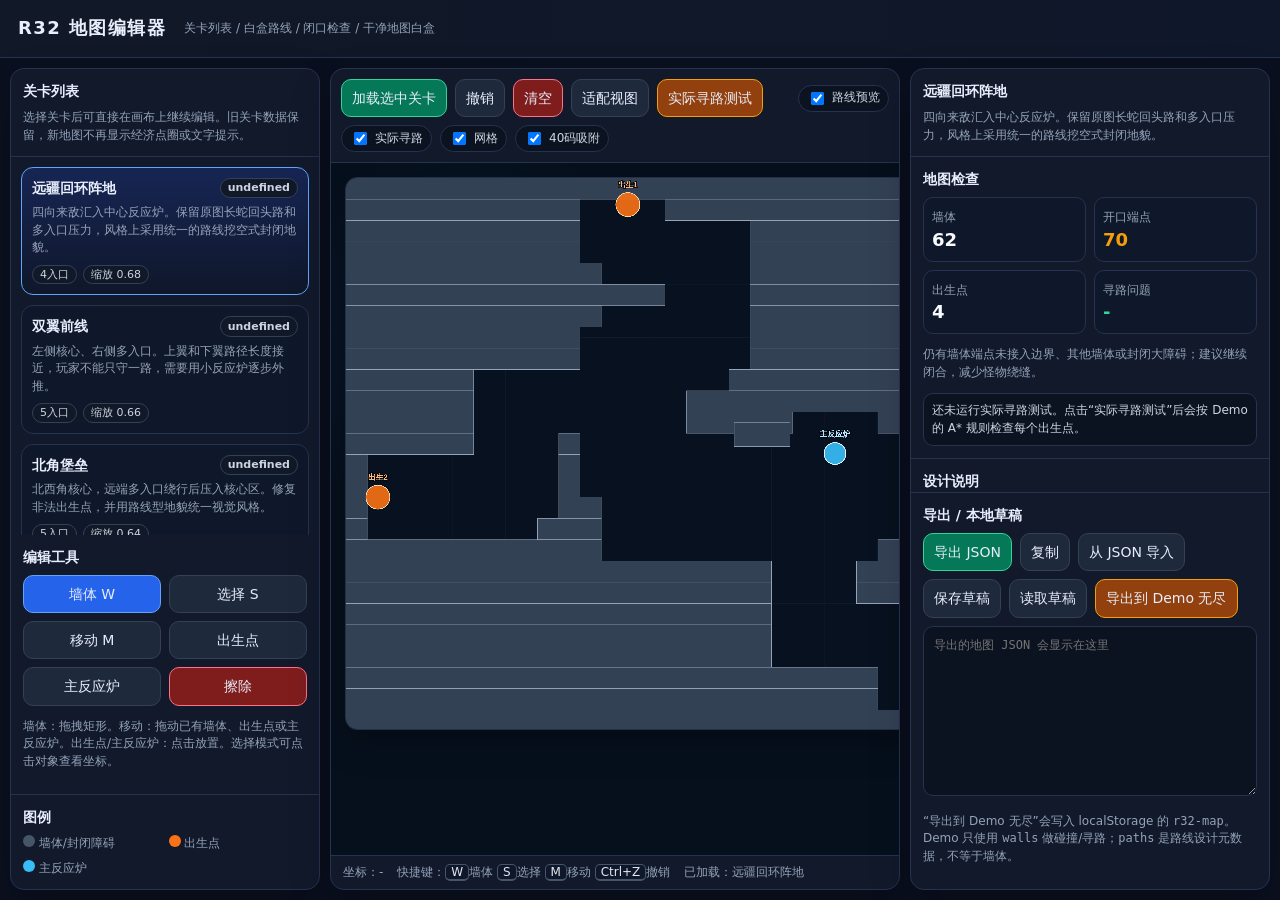
==== map-editor.html @ 81235617 "Restore map editor markup" ====
<!DOCTYPE html>
<html lang="zh-CN">
<head>
  <meta charset="utf-8" />
  <meta name="viewport" content="width=device-width, initial-scale=1" />
  <title>R32 地图编辑器</title>
  <style>
    :root{
      --bg:#0b1020;
      --panel:#121a2c;
      --panel2:#17223a;
      --ink:#e8eefc;
      --muted:#94a3b8;
      --line:#25334f;
      --accent:#60a5fa;
      --accent2:#34d399;
      --warn:#f59e0b;
      --danger:#fb7185;
      --wall:#475569;
      --wallStroke:#94a3b8;
      --spawn:#f97316;
      --reactor:#38bdf8;
      --pocket:#a78bfa;
    }
    *{box-sizing:border-box}
    html,body{height:100%;margin:0;background:var(--bg);color:var(--ink);font:14px/1.45 "Microsoft YaHei",system-ui,-apple-system,BlinkMacSystemFont,"Segoe UI",sans-serif}
    body{display:grid;grid-template-rows:auto 1fr;overflow:hidden}
    header{height:58px;display:flex;align-items:center;gap:18px;padding:0 18px;border-bottom:1px solid var(--line);background:linear-gradient(90deg,#111827,#0f172a)}
    h1{font-size:18px;margin:0;letter-spacing:.08em}
    header .hint{color:var(--muted);font-size:12px}
    .wrap{min-height:0;display:grid;grid-template-columns:310px minmax(520px,1fr) 360px;gap:10px;padding:10px}
    aside,.stage,.inspector{min-height:0;border:1px solid var(--line);background:rgba(18,26,44,.96);border-radius:14px;box-shadow:0 18px 40px rgba(0,0,0,.24);overflow:hidden}
    aside,.inspector{display:flex;flex-direction:column}
    .section{padding:12px;border-bottom:1px solid var(--line)}
    .section:last-child{border-bottom:0}
    h2,h3{margin:0 0 8px;font-size:14px}
    .small{font-size:12px;color:var(--muted)}
    .levels{overflow:auto;padding:10px;display:flex;flex-direction:column;gap:10px}
    .level-card{border:1px solid var(--line);border-radius:12px;background:#0f172a;padding:10px;cursor:pointer;transition:.16s border,.16s transform,.16s background}
    .level-card:hover{transform:translateY(-1px);border-color:#3b82f6}
    .level-card.active{border-color:var(--accent);background:linear-gradient(180deg,#172554,#0f172a)}
    .level-title{display:flex;justify-content:space-between;gap:8px;font-weight:700}
    .tag{display:inline-flex;align-items:center;border:1px solid #334155;border-radius:999px;padding:1px 7px;font-size:11px;color:#cbd5e1;background:#111827;white-space:nowrap}
    .meta{display:flex;flex-wrap:wrap;gap:6px;margin-top:8px}
    .tools{display:grid;grid-template-columns:repeat(2,1fr);gap:8px}
    button,select,input,textarea{font:inherit}
    button{border:1px solid #334155;background:#1e293b;color:var(--ink);border-radius:10px;padding:8px 10px;cursor:pointer}
    button:hover{border-color:#60a5fa;background:#263449}
    button.active{background:#2563eb;border-color:#60a5fa}
    button.good{background:#047857;border-color:#34d399}
    button.warn{background:#92400e;border-color:#f59e0b}
    button.danger{background:#7f1d1d;border-color:#fb7185}
    .stage{display:grid;grid-template-rows:auto 1fr auto}
    .toolbar{display:flex;align-items:center;gap:8px;padding:10px;border-bottom:1px solid var(--line);flex-wrap:wrap}
    .toolbar .spacer{flex:1}
    .canvas-wrap{min-height:0;overflow:auto;background:
      radial-gradient(circle at 25% 25%,rgba(59,130,246,.09),transparent 30%),
      radial-gradient(circle at 75% 55%,rgba(52,211,153,.07),transparent 30%),
      #06101d;padding:14px}
    canvas{display:block;background:#07111f;border:1px solid #233047;border-radius:12px;box-shadow:0 10px 34px rgba(0,0,0,.35);image-rendering:auto}
    canvas.move-mode{cursor:move}
    .status{display:flex;gap:14px;align-items:center;padding:8px 12px;border-top:1px solid var(--line);color:var(--muted);font-size:12px;white-space:nowrap;overflow:hidden}
    .stats{display:grid;grid-template-columns:repeat(2,1fr);gap:8px}
    .stat{border:1px solid var(--line);border-radius:10px;padding:8px;background:#0f172a}
    .stat b{display:block;font-size:18px;color:#f8fafc}
    .notes{overflow:auto;padding-bottom:10px}
    .notes p{margin:8px 0;color:#cbd5e1}
    .notes ul{margin:8px 0 0 18px;padding:0;color:#cbd5e1}
    .notes li{margin:5px 0}
    textarea{width:100%;min-height:170px;resize:vertical;border:1px solid var(--line);border-radius:10px;background:#0b1220;color:#dbeafe;padding:10px;font-family:Consolas,monospace;font-size:12px}
    .row{display:flex;gap:8px;align-items:center;flex-wrap:wrap}
    .pill{display:inline-flex;align-items:center;gap:5px;border:1px solid var(--line);border-radius:999px;padding:3px 8px;background:#0b1220;color:#cbd5e1;font-size:12px}
    .legend{display:grid;grid-template-columns:repeat(2,1fr);gap:7px}
    .swatch{width:12px;height:12px;border-radius:50%;display:inline-block}
    .kbd{border:1px solid #475569;border-bottom-width:2px;border-radius:5px;padding:0 5px;background:#0f172a;color:#e2e8f0}
    .path-report{display:flex;flex-direction:column;gap:6px;margin-top:8px}
    .path-row{border:1px solid var(--line);border-radius:10px;background:#0b1220;padding:8px;color:#cbd5e1;font-size:12px}
    .path-row.ok{border-color:rgba(52,211,153,.45)}
    .path-row.warn{border-color:rgba(245,158,11,.7);background:rgba(146,64,14,.18)}
    .path-row.bad{border-color:rgba(251,113,133,.75);background:rgba(127,29,29,.18)}
    @media(max-width:1200px){
      .wrap{grid-template-columns:280px 1fr}
      .inspector{grid-column:1/3;min-height:260px}
      body{overflow:auto}
    }
  </style>
</head>
<body>
  <header>
    <h1>R32 地图编辑器</h1>
    <div class="hint">关卡列表 / 白盒路线 / 闭口检查 / 干净地图白盒</div>
  </header>

  <div class="wrap">
    <aside>
      <div class="section">
        <h2>关卡列表</h2>
        <div class="small">选择关卡后可直接在画布上继续编辑。旧关卡数据保留，新地图不再显示经济点圈或文字提示。</div>
      </div>
      <div id="levelList" class="levels"></div>
      <div class="section">
        <h3>编辑工具</h3>
        <div class="tools">
          <button data-mode="wall" class="active">墙体 W</button>
          <button data-mode="select">选择 S</button>
          <button data-mode="move">移动 M</button>
          <button data-mode="spawn">出生点</button>
          <button data-mode="reactor">主反应炉</button>
          <button data-mode="erase" class="danger">擦除</button>
        </div>
        <p class="small">墙体：拖拽矩形。移动：拖动已有墙体、出生点或主反应炉。出生点/主反应炉：点击放置。选择模式可点击对象查看坐标。</p>
      </div>
      <div class="section">
        <h3>图例</h3>
        <div class="legend small">
          <span><i class="swatch" style="background:var(--wall)"></i> 墙体/封闭障碍</span>
          <span><i class="swatch" style="background:var(--spawn)"></i> 出生点</span>
          <span><i class="swatch" style="background:var(--reactor)"></i> 主反应炉</span>
        </div>
      </div>
    </aside>

    <main class="stage">
      <div class="toolbar">
        <button id="loadLevel" class="good">加载选中关卡</button>
        <button id="undoBtn">撤销</button>
        <button id="clearBtn" class="danger">清空</button>
        <button id="fitBtn">适配视图</button>
        <button id="testPathBtn" class="warn">实际寻路测试</button>
        <span class="spacer"></span>
        <label class="pill"><input id="showRoutes" type="checkbox" checked> 路线预览</label>
        <label class="pill"><input id="showActualPaths" type="checkbox" checked> 实际寻路</label>
        <label class="pill"><input id="showGrid" type="checkbox" checked> 网格</label>
        <label class="pill"><input id="snapGrid" type="checkbox" checked> 40码吸附</label>
      </div>
      <div class="canvas-wrap" id="canvasWrap">
        <canvas id="map" width="7356" height="4144"></canvas>
      </div>
      <div class="status">
        <span id="coord">坐标：-</span>
        <span>快捷键：<span class="kbd">W</span>墙体 <span class="kbd">S</span>选择 <span class="kbd">M</span>移动 <span class="kbd">Ctrl+Z</span>撤销</span>
        <span id="saveState"></span>
      </div>
    </main>

    <aside class="inspector">
      <div class="section">
        <h2 id="levelName">-</h2>
        <div id="levelSummary" class="small"></div>
      </div>
      <div class="section">
        <h3>地图检查</h3>
        <div class="stats">
          <div class="stat"><span class="small">墙体</span><b id="wallCount">0</b></div>
          <div class="stat"><span class="small">开口端点</span><b id="openEnds">0</b></div>
          <div class="stat"><span class="small">出生点</span><b id="spawnCount">0</b></div>
          <div class="stat"><span class="small">寻路问题</span><b id="pathIssues">-</b></div>
        </div>
        <p id="checkHint" class="small"></p>
        <div id="pathReport" class="path-report"></div>
      </div>
      <div class="section notes">
        <h3>设计说明</h3>
        <div id="designNotes"></div>
      </div>
      <div class="section">
        <h3>导出 / 本地草稿</h3>
        <div class="row" style="margin-bottom:8px">
          <button id="exportBtn" class="good">导出 JSON</button>
          <button id="copyBtn">复制</button>
          <button id="importBtn">从 JSON 导入</button>
          <button id="saveDraftBtn">保存草稿</button>
          <button id="loadDraftBtn">读取草稿</button>
          <button id="sendDemoBtn" class="warn">导出到 Demo 无尽</button>
        </div>
        <textarea id="out" spellcheck="false" placeholder="导出的地图 JSON 会显示在这里"></textarea>
        <p class="small">“导出到 Demo 无尽”会写入 localStorage 的 <code>r32-map</code>。Demo 只使用 <code>walls</code> 做碰撞/寻路；<code>paths</code> 是路线设计元数据，不等于墙体。</p>
      </div>
    </aside>
  </div>

  <script>
    const W = 7356;
    const H = 4144;
    const canvas = document.getElementById('map');
    const ctx = canvas.getContext('2d');
    const wrap = document.getElementById('canvasWrap');
    const $ = id => document.getElementById(id);
    const clone = value => JSON.parse(JSON.stringify(value));
    const outerWalls = () => [[0,0,W,80],[0,0,80,H],[W-80,0,80,H],[0,H-80,W,80]];
    const box = (x,y,w,h) => [x,y,w,h];
    const route = points => points.map(([x,y]) => ({x,y}));
    const CELL = 80;
    const NAV_CLEARANCE = 20;

    function distToSegment(px, py, ax, ay, bx, by){
      const vx = bx - ax, vy = by - ay;
      const len2 = vx*vx + vy*vy;
      if(len2 <= 0.0001) return Math.hypot(px - ax, py - ay);
      const t = Math.max(0, Math.min(1, ((px - ax) * vx + (py - ay) * vy) / len2));
      const x = ax + vx * t, y = ay + vy * t;
      return Math.hypot(px - x, py - y);
    }

    function pointNearRoutes(x, y, routeSets, radius){
      return routeSets.some(points => {
        for(let i=1;i<points.length;i++){
          if(distToSegment(x, y, points[i-1][0], points[i-1][1], points[i][0], points[i][1]) <= radius) return true;
        }
        return false;
      });
    }

    function corridorWalls(routeSets, radius=330, step=160){
      const rects = [];
      const cols = Math.ceil(W / step);
      const rows = Math.ceil(H / step);
      for(let r=0;r<rows;r++){
        let runStart = -1;
        for(let c=0;c<=cols;c++){
          const cx = c * step + step/2;
          const cy = r * step + step/2;
          const inBounds = c < cols;
          const insidePlayable = cx > 100 && cx < W-100 && cy > 100 && cy < H-100;
          const open = inBounds && insidePlayable && pointNearRoutes(cx, cy, routeSets, radius);
          const blocked = c < cols && !open;
          if(blocked && runStart < 0) runStart = c;
          if((!blocked || c === cols) && runStart >= 0){
            rects.push([runStart * step, r * step, (c - runStart) * step, step]);
            runStart = -1;
          }
        }
      }
      return rects;
    }

    function pathLength(points){
      let d = 0;
      for(let i=1;i<points.length;i++){
        const a = points[i-1], b = points[i];
        const ax = Array.isArray(a) ? a[0] : a.x, ay = Array.isArray(a) ? a[1] : a.y;
        const bx = Array.isArray(b) ? b[0] : b.x, by = Array.isArray(b) ? b[1] : b.y;
        d += Math.hypot(bx-ax, by-ay);
      }
      return d;
    }

    const LEVELS = [
  {
    "schemaVersion": 1,
    "kind": "level-map",
    "id": "frontier-loop-yard",
    "name": "远疆回环阵地",
    "levelId": "frontier-loop-yard",
    "levelName": "远疆回环阵地",
    "summary": "四向来敌汇入中心反应炉。保留原图长蛇回头路和多入口压力，风格上采用统一的路线挖空式封闭地貌。",
    "unitScale": 0.68,
    "worldSize": {
      "w": 7356,
      "h": 4144
    },
    "walls": [
      [
        0,
        0,
        7360,
        160
      ],
      [
        0,
        160,
        1760,
        160
      ],
      [
        2400,
        160,
        4960,
        160
      ],
      [
        0,
        320,
        1760,
        160
      ],
      [
        3040,
        320,
        4320,
        160
      ],
      [
        0,
        480,
        1760,
        160
      ],
      [
        3040,
        480,
        4320,
        160
      ],
      [
        0,
        640,
        1920,
        160
      ],
      [
        3040,
        640,
        4320,
        160
      ],
      [
        0,
        800,
        2400,
        160
      ],
      [
        3040,
        800,
        4320,
        160
      ],
      [
        0,
        960,
        1920,
        160
      ],
      [
        3040,
        960,
        4320,
        160
      ],
      [
        0,
        1120,
        1760,
        160
      ],
      [
        3040,
        1120,
        4320,
        160
      ],
      [
        0,
        1280,
        1760,
        160
      ],
      [
        3040,
        1280,
        4320,
        160
      ],
      [
        0,
        1440,
        960,
        160
      ],
      [
        2880,
        1440,
        4480,
        160
      ],
      [
        0,
        1600,
        960,
        160
      ],
      [
        2560,
        1600,
        4800,
        160
      ],
      [
        0,
        1760,
        960,
        160
      ],
      [
        2560,
        1760,
        800,
        160
      ],
      [
        4000,
        1760,
        640,
        160
      ],
      [
        6720,
        1760,
        640,
        160
      ],
      [
        0,
        1920,
        960,
        160
      ],
      [
        1600,
        1920,
        160,
        160
      ],
      [
        6880,
        1920,
        480,
        160
      ],
      [
        0,
        2080,
        160,
        160
      ],
      [
        1600,
        2080,
        160,
        160
      ],
      [
        6880,
        2080,
        480,
        160
      ],
      [
        0,
        2240,
        160,
        160
      ],
      [
        1600,
        2240,
        160,
        160
      ],
      [
        6880,
        2240,
        480,
        160
      ],
      [
        0,
        2400,
        160,
        160
      ],
      [
        1600,
        2400,
        320,
        160
      ],
      [
        6880,
        2400,
        480,
        160
      ],
      [
        0,
        2560,
        160,
        160
      ],
      [
        1440,
        2560,
        480,
        160
      ],
      [
        4160,
        2560,
        800,
        160
      ],
      [
        6880,
        2560,
        480,
        160
      ],
      [
        0,
        2720,
        1920,
        160
      ],
      [
        4000,
        2720,
        960,
        160
      ],
      [
        6880,
        2720,
        480,
        160
      ],
      [
        0,
        2880,
        3200,
        160
      ],
      [
        3840,
        2880,
        1120,
        160
      ],
      [
        6720,
        2880,
        640,
        160
      ],
      [
        0,
        3040,
        3200,
        160
      ],
      [
        3840,
        3040,
        3520,
        160
      ],
      [
        0,
        3200,
        3200,
        160
      ],
      [
        4480,
        3200,
        2880,
        160
      ],
      [
        0,
        3360,
        3200,
        160
      ],
      [
        4640,
        3360,
        2720,
        160
      ],
      [
        0,
        3520,
        3200,
        160
      ],
      [
        4640,
        3520,
        2720,
        160
      ],
      [
        0,
        3680,
        4000,
        160
      ],
      [
        4640,
        3680,
        2720,
        160
      ],
      [
        0,
        3840,
        4000,
        160
      ],
      [
        4640,
        3840,
        2720,
        160
      ],
      [
        0,
        4000,
        7360,
        160
      ],
      [
        2920,
        1840,
        420,
        180
      ],
      [
        5000,
        2480,
        420,
        180
      ]
    ],
    "spawns": [
      [
        2120,
        200
      ],
      [
        240,
        2400
      ],
      [
        4800,
        2040
      ],
      [
        4280,
        3880
      ]
    ],
    "reactor": {
      "x": 3678,
      "y": 2072
    },
    "pockets": [],
    "paths": [
      [
        [
          2120,
          200
        ],
        [
          2120,
          560
        ],
        [
          2720,
          560
        ],
        [
          2720,
          1280
        ],
        [
          2060,
          1280
        ],
        [
          2060,
          2240
        ],
        [
          3180,
          2240
        ],
        [
          3678,
          2072
        ]
      ],
      [
        [
          240,
          2400
        ],
        [
          1260,
          2400
        ],
        [
          1260,
          1680
        ],
        [
          2180,
          1680
        ],
        [
          2180,
          2560
        ],
        [
          3200,
          2560
        ],
        [
          3678,
          2072
        ]
      ],
      [
        [
          4800,
          2040
        ],
        [
          6500,
          2040
        ],
        [
          6500,
          2760
        ],
        [
          5200,
          2760
        ],
        [
          5200,
          2240
        ],
        [
          4200,
          2240
        ],
        [
          3678,
          2072
        ]
      ],
      [
        [
          4280,
          3880
        ],
        [
          4280,
          3440
        ],
        [
          3540,
          3440
        ],
        [
          3540,
          2780
        ],
        [
          4000,
          2380
        ],
        [
          3678,
          2072
        ]
      ]
    ],
    "routes": [
      [
        [
          2120,
          200
        ],
        [
          2120,
          560
        ],
        [
          2720,
          560
        ],
        [
          2720,
          1280
        ],
        [
          2060,
          1280
        ],
        [
          2060,
          2240
        ],
        [
          3180,
          2240
        ],
        [
          3678,
          2072
        ]
      ],
      [
        [
          240,
          2400
        ],
        [
          1260,
          2400
        ],
        [
          1260,
          1680
        ],
        [
          2180,
          1680
        ],
        [
          2180,
          2560
        ],
        [
          3200,
          2560
        ],
        [
          3678,
          2072
        ]
      ],
      [
        [
          4800,
          2040
        ],
        [
          6500,
          2040
        ],
        [
          6500,
          2760
        ],
        [
          5200,
          2760
        ],
        [
          5200,
          2240
        ],
        [
          4200,
          2240
        ],
        [
          3678,
          2072
        ]
      ],
      [
        [
          4280,
          3880
        ],
        [
          4280,
          3440
        ],
        [
          3540,
          3440
        ],
        [
          3540,
          2780
        ],
        [
          4000,
          2380
        ],
        [
          3678,
          2072
        ]
      ]
    ],
    "notes": [
      "设计目的：多方向汇入中心，逼迫玩家在中段和右侧分别建立战线。",
      "炮塔考虑：长折返路线适合线圈塔和电磁塔；中心合流处适合阻挡塔与治疗塔组合。",
      "反应炉考虑：左右两侧都有可扩线节点，但距离足够让玩家需要移动。"
    ]
  },
  {
    "schemaVersion": 1,
    "kind": "level-map",
    "id": "dual-wing-front",
    "name": "双翼前线",
    "levelId": "dual-wing-front",
    "levelName": "双翼前线",
    "summary": "左侧核心、右侧多入口。上翼和下翼路径长度接近，玩家不能只守一路，需要用小反应炉逐步外推。",
    "unitScale": 0.66,
    "worldSize": {
      "w": 7356,
      "h": 4144
    },
    "walls": [
      [
        0,
        0,
        7360,
        160
      ],
      [
        0,
        160,
        3040,
        160
      ],
      [
        3680,
        160,
        2080,
        160
      ],
      [
        7200,
        160,
        160,
        160
      ],
      [
        0,
        320,
        3040,
        160
      ],
      [
        3680,
        320,
        2080,
        160
      ],
      [
        7200,
        320,
        160,
        160
      ],
      [
        0,
        480,
        2080,
        160
      ],
      [
        3680,
        480,
        2080,
        160
      ],
      [
        7200,
        480,
        160,
        160
      ],
      [
        0,
        640,
        2080,
        160
      ],
      [
        3680,
        640,
        2080,
        160
      ],
      [
        6400,
        640,
        960,
        160
      ],
      [
        0,
        800,
        2080,
        160
      ],
      [
        3520,
        800,
        960,
        160
      ],
      [
        6400,
        800,
        960,
        160
      ],
      [
        0,
        960,
        2080,
        160
      ],
      [
        3360,
        960,
        960,
        160
      ],
      [
        6400,
        960,
        960,
        160
      ],
      [
        0,
        1120,
        2080,
        160
      ],
      [
        2720,
        1120,
        1600,
        160
      ],
      [
        6400,
        1120,
        960,
        160
      ],
      [
        0,
        1280,
        2080,
        160
      ],
      [
        2720,
        1280,
        640,
        160
      ],
      [
        4960,
        1280,
        2400,
        160
      ],
      [
        0,
        1440,
        1760,
        160
      ],
      [
        2720,
        1440,
        320,
        160
      ],
      [
        4960,
        1440,
        2400,
        160
      ],
      [
        0,
        1600,
        1440,
        160
      ],
      [
        2560,
        1600,
        480,
        160
      ],
      [
        4960,
        1600,
        2400,
        160
      ],
      [
        0,
        1760,
        1120,
        160
      ],
      [
        4960,
        1760,
        960,
        160
      ],
      [
        7200,
        1760,
        160,
        160
      ],
      [
        0,
        1920,
        960,
        160
      ],
      [
        4960,
        1920,
        960,
        160
      ],
      [
        7200,
        1920,
        160,
        160
      ],
      [
        0,
        2080,
        960,
        160
      ],
      [
        4960,
        2080,
        960,
        160
      ],
      [
        7200,
        2080,
        160,
        160
      ],
      [
        0,
        2240,
        960,
        160
      ],
      [
        7200,
        2240,
        160,
        160
      ],
      [
        0,
        2400,
        1440,
        160
      ],
      [
        6560,
        2400,
        800,
        160
      ],
      [
        0,
        2560,
        1920,
        160
      ],
      [
        6560,
        2560,
        800,
        160
      ],
      [
        0,
        2720,
        2240,
        160
      ],
      [
        6400,
        2720,
        960,
        160
      ],
      [
        0,
        2880,
        2240,
        160
      ],
      [
        5920,
        2880,
        1440,
        160
      ],
      [
        0,
        3040,
        2400,
        160
      ],
      [
        4000,
        3040,
        160,
        160
      ],
      [
        6240,
        3040,
        1120,
        160
      ],
      [
        0,
        3200,
        2400,
        160
      ],
      [
        4000,
        3200,
        160,
        160
      ],
      [
        6240,
        3200,
        1120,
        160
      ],
      [
        0,
        3360,
        2400,
        160
      ],
      [
        4000,
        3360,
        160,
        160
      ],
      [
        6240,
        3360,
        1120,
        160
      ],
      [
        0,
        3520,
        2560,
        160
      ],
      [
        4000,
        3520,
        1600,
        160
      ],
      [
        7200,
        3520,
        160,
        160
      ],
      [
        0,
        3680,
        3360,
        160
      ],
      [
        4000,
        3680,
        1600,
        160
      ],
      [
        7200,
        3680,
        160,
        160
      ],
      [
        0,
        3840,
        3360,
        160
      ],
      [
        4000,
        3840,
        1600,
        160
      ],
      [
        7200,
        3840,
        160,
        160
      ],
      [
        0,
        4000,
        7360,
        160
      ],
      [
        3860,
        1860,
        520,
        220
      ],
      [
        5400,
        1380,
        420,
        180
      ],
      [
        5360,
        2940,
        420,
        180
      ]
    ],
    "spawns": [
      [
        7080,
        360
      ],
      [
        7080,
        2060
      ],
      [
        7080,
        3820
      ],
      [
        3720,
        3960
      ],
      [
        3300,
        240
      ]
    ],
    "reactor": {
      "x": 1240,
      "y": 2140
    },
    "pockets": [],
    "paths": [
      [
        [
          7080,
          360
        ],
        [
          6100,
          360
        ],
        [
          6100,
          1040
        ],
        [
          4700,
          1040
        ],
        [
          4700,
          1660
        ],
        [
          3320,
          1660
        ],
        [
          3320,
          2140
        ],
        [
          1240,
          2140
        ]
      ],
      [
        [
          7080,
          2060
        ],
        [
          6200,
          2060
        ],
        [
          6200,
          2600
        ],
        [
          4720,
          2600
        ],
        [
          4720,
          2180
        ],
        [
          3000,
          2180
        ],
        [
          1240,
          2140
        ]
      ],
      [
        [
          7080,
          3820
        ],
        [
          5960,
          3820
        ],
        [
          5960,
          3260
        ],
        [
          4400,
          3260
        ],
        [
          4400,
          2780
        ],
        [
          2480,
          2780
        ],
        [
          2480,
          2260
        ],
        [
          1240,
          2140
        ]
      ],
      [
        [
          3720,
          3960
        ],
        [
          3720,
          3340
        ],
        [
          2740,
          3340
        ],
        [
          2740,
          2520
        ],
        [
          1240,
          2140
        ]
      ],
      [
        [
          3300,
          240
        ],
        [
          3300,
          760
        ],
        [
          2380,
          760
        ],
        [
          2380,
          1500
        ],
        [
          1240,
          2140
        ]
      ]
    ],
    "routes": [
      [
        [
          7080,
          360
        ],
        [
          6100,
          360
        ],
        [
          6100,
          1040
        ],
        [
          4700,
          1040
        ],
        [
          4700,
          1660
        ],
        [
          3320,
          1660
        ],
        [
          3320,
          2140
        ],
        [
          1240,
          2140
        ]
      ],
      [
        [
          7080,
          2060
        ],
        [
          6200,
          2060
        ],
        [
          6200,
          2600
        ],
        [
          4720,
          2600
        ],
        [
          4720,
          2180
        ],
        [
          3000,
          2180
        ],
        [
          1240,
          2140
        ]
      ],
      [
        [
          7080,
          3820
        ],
        [
          5960,
          3820
        ],
        [
          5960,
          3260
        ],
        [
          4400,
          3260
        ],
        [
          4400,
          2780
        ],
        [
          2480,
          2780
        ],
        [
          2480,
          2260
        ],
        [
          1240,
          2140
        ]
      ],
      [
        [
          3720,
          3960
        ],
        [
          3720,
          3340
        ],
        [
          2740,
          3340
        ],
        [
          2740,
          2520
        ],
        [
          1240,
          2140
        ]
      ],
      [
        [
          3300,
          240
        ],
        [
          3300,
          760
        ],
        [
          2380,
          760
        ],
        [
          2380,
          1500
        ],
        [
          1240,
          2140
        ]
      ]
    ],
    "notes": [
      "设计目的：继承用户原图“左侧反应炉、右侧多入口”的多线防守压力。",
      "炮塔考虑：右侧远端适合无人机核心拦截高速怪；中线合流适合钢塔和火塔。",
      "经济考虑：中部 3000～4700 区域是小反应炉扩张战线，不应被单一路口完全覆盖。"
    ]
  },
  {
    "schemaVersion": 1,
    "kind": "level-map",
    "id": "north-corner-citadel",
    "name": "北角堡垒",
    "levelId": "north-corner-citadel",
    "levelName": "北角堡垒",
    "summary": "北西角核心，远端多入口绕行后压入核心区。修复非法出生点，并用路线型地貌统一视觉风格。",
    "unitScale": 0.64,
    "worldSize": {
      "w": 7356,
      "h": 4144
    },
    "walls": [
      [
        0,
        0,
        7360,
        160
      ],
      [
        0,
        160,
        640,
        160
      ],
      [
        800,
        160,
        2400,
        160
      ],
      [
        3840,
        160,
        2240,
        160
      ],
      [
        7200,
        160,
        160,
        160
      ],
      [
        0,
        320,
        480,
        160
      ],
      [
        960,
        320,
        2240,
        160
      ],
      [
        3840,
        320,
        2240,
        160
      ],
      [
        7200,
        320,
        160,
        160
      ],
      [
        0,
        480,
        320,
        160
      ],
      [
        1280,
        480,
        1120,
        160
      ],
      [
        3840,
        480,
        2240,
        160
      ],
      [
        7200,
        480,
        160,
        160
      ],
      [
        0,
        640,
        480,
        160
      ],
      [
        1440,
        640,
        960,
        160
      ],
      [
        5280,
        640,
        800,
        160
      ],
      [
        6560,
        640,
        800,
        160
      ],
      [
        0,
        800,
        640,
        160
      ],
      [
        1600,
        800,
        800,
        160
      ],
      [
        5280,
        800,
        800,
        160
      ],
      [
        6560,
        800,
        800,
        160
      ],
      [
        0,
        960,
        800,
        160
      ],
      [
        1760,
        960,
        640,
        160
      ],
      [
        6560,
        960,
        800,
        160
      ],
      [
        0,
        1120,
        960,
        160
      ],
      [
        6560,
        1120,
        800,
        160
      ],
      [
        0,
        1280,
        1120,
        160
      ],
      [
        4160,
        1280,
        640,
        160
      ],
      [
        6560,
        1280,
        800,
        160
      ],
      [
        0,
        1440,
        1280,
        160
      ],
      [
        4160,
        1440,
        800,
        160
      ],
      [
        6400,
        1440,
        960,
        160
      ],
      [
        0,
        1600,
        1440,
        160
      ],
      [
        4160,
        1600,
        3200,
        160
      ],
      [
        0,
        1760,
        1600,
        160
      ],
      [
        2240,
        1760,
        1280,
        160
      ],
      [
        4160,
        1760,
        3200,
        160
      ],
      [
        0,
        1920,
        1600,
        160
      ],
      [
        2240,
        1920,
        1280,
        160
      ],
      [
        5120,
        1920,
        2240,
        160
      ],
      [
        0,
        2080,
        1600,
        160
      ],
      [
        2880,
        2080,
        640,
        160
      ],
      [
        5440,
        2080,
        1920,
        160
      ],
      [
        0,
        2240,
        1600,
        160
      ],
      [
        3200,
        2240,
        320,
        160
      ],
      [
        5440,
        2240,
        1920,
        160
      ],
      [
        0,
        2400,
        1760,
        160
      ],
      [
        3200,
        2400,
        320,
        160
      ],
      [
        5440,
        2400,
        1920,
        160
      ],
      [
        0,
        2560,
        1760,
        160
      ],
      [
        3200,
        2560,
        480,
        160
      ],
      [
        5440,
        2560,
        1920,
        160
      ],
      [
        0,
        2720,
        2560,
        160
      ],
      [
        3200,
        2720,
        1440,
        160
      ],
      [
        6400,
        2720,
        960,
        160
      ],
      [
        0,
        2880,
        2560,
        160
      ],
      [
        3200,
        2880,
        1440,
        160
      ],
      [
        6560,
        2880,
        800,
        160
      ],
      [
        0,
        3040,
        2560,
        160
      ],
      [
        4000,
        3040,
        640,
        160
      ],
      [
        6560,
        3040,
        800,
        160
      ],
      [
        0,
        3200,
        2560,
        160
      ],
      [
        4000,
        3200,
        640,
        160
      ],
      [
        6560,
        3200,
        800,
        160
      ],
      [
        0,
        3360,
        2720,
        160
      ],
      [
        4000,
        3360,
        640,
        160
      ],
      [
        6560,
        3360,
        800,
        160
      ],
      [
        0,
        3520,
        2880,
        160
      ],
      [
        4000,
        3520,
        800,
        160
      ],
      [
        7200,
        3520,
        160,
        160
      ],
      [
        0,
        3680,
        3360,
        160
      ],
      [
        4000,
        3680,
        1440,
        160
      ],
      [
        7200,
        3680,
        160,
        160
      ],
      [
        0,
        3840,
        3360,
        160
      ],
      [
        4000,
        3840,
        1440,
        160
      ],
      [
        7200,
        3840,
        160,
        160
      ],
      [
        0,
        4000,
        7360,
        160
      ],
      [
        4380,
        1880,
        520,
        220
      ],
      [
        2500,
        1840,
        420,
        220
      ]
    ],
    "spawns": [
      [
        7160,
        360
      ],
      [
        7160,
        3780
      ],
      [
        3720,
        3960
      ],
      [
        3560,
        240
      ],
      [
        5800,
        3920
      ]
    ],
    "reactor": {
      "x": 680,
      "y": 520
    },
    "pockets": [],
    "paths": [
      [
        [
          7160,
          360
        ],
        [
          6320,
          360
        ],
        [
          6320,
          1240
        ],
        [
          5040,
          1240
        ],
        [
          5040,
          900
        ],
        [
          3560,
          900
        ],
        [
          3560,
          1440
        ],
        [
          1680,
          1440
        ],
        [
          680,
          520
        ]
      ],
      [
        [
          7160,
          3780
        ],
        [
          6200,
          3780
        ],
        [
          6200,
          3060
        ],
        [
          5100,
          3060
        ],
        [
          5100,
          2300
        ],
        [
          3860,
          2300
        ],
        [
          3860,
          1500
        ],
        [
          1680,
          1500
        ],
        [
          680,
          520
        ]
      ],
      [
        [
          3720,
          3960
        ],
        [
          3720,
          3300
        ],
        [
          2920,
          3300
        ],
        [
          2920,
          2460
        ],
        [
          1980,
          2460
        ],
        [
          1980,
          1540
        ],
        [
          680,
          520
        ]
      ],
      [
        [
          3560,
          240
        ],
        [
          3560,
          740
        ],
        [
          2700,
          740
        ],
        [
          2700,
          1360
        ],
        [
          1680,
          1360
        ],
        [
          680,
          520
        ]
      ],
      [
        [
          5800,
          3920
        ],
        [
          5800,
          3320
        ],
        [
          4920,
          3320
        ],
        [
          4920,
          2420
        ],
        [
          3860,
          2420
        ],
        [
          3860,
          1500
        ],
        [
          1680,
          1500
        ],
        [
          680,
          520
        ]
      ]
    ],
    "routes": [
      [
        [
          7160,
          360
        ],
        [
          6320,
          360
        ],
        [
          6320,
          1240
        ],
        [
          5040,
          1240
        ],
        [
          5040,
          900
        ],
        [
          3560,
          900
        ],
        [
          3560,
          1440
        ],
        [
          1680,
          1440
        ],
        [
          680,
          520
        ]
      ],
      [
        [
          7160,
          3780
        ],
        [
          6200,
          3780
        ],
        [
          6200,
          3060
        ],
        [
          5100,
          3060
        ],
        [
          5100,
          2300
        ],
        [
          3860,
          2300
        ],
        [
          3860,
          1500
        ],
        [
          1680,
          1500
        ],
        [
          680,
          520
        ]
      ],
      [
        [
          3720,
          3960
        ],
        [
          3720,
          3300
        ],
        [
          2920,
          3300
        ],
        [
          2920,
          2460
        ],
        [
          1980,
          2460
        ],
        [
          1980,
          1540
        ],
        [
          680,
          520
        ]
      ],
      [
        [
          3560,
          240
        ],
        [
          3560,
          740
        ],
        [
          2700,
          740
        ],
        [
          2700,
          1360
        ],
        [
          1680,
          1360
        ],
        [
          680,
          520
        ]
      ],
      [
        [
          5800,
          3920
        ],
        [
          5800,
          3320
        ],
        [
          4920,
          3320
        ],
        [
          4920,
          2420
        ],
        [
          3860,
          2420
        ],
        [
          3860,
          1500
        ],
        [
          1680,
          1500
        ],
        [
          680,
          520
        ]
      ]
    ],
    "notes": [
      "设计目的：继承用户原图“左上角核心 + 远端多入口”的奔波压力。",
      "修复：出生点不再落入墙体，右下与右上路线在中段压缩成第二战线。",
      "炮塔考虑：北角终点空间偏窄，阻挡塔强但风险高；远程塔需要在中段提前削血。"
    ]
  },
  {
    "schemaVersion": 1,
    "kind": "level-map",
    "id": "polar-rift-lines",
    "name": "极冠裂隙",
    "levelId": "polar-rift-lines",
    "levelName": "极冠裂隙",
    "summary": "顶部核心，左右翼与下方夹击。中央裂隙形成双翼推进，保留原图顶部核心的紧张感。",
    "unitScale": 0.62,
    "worldSize": {
      "w": 7356,
      "h": 4144
    },
    "walls": [
      [
        0,
        0,
        7360,
        160
      ],
      [
        0,
        160,
        160,
        160
      ],
      [
        2080,
        160,
        1120,
        160
      ],
      [
        4160,
        160,
        1120,
        160
      ],
      [
        7200,
        160,
        160,
        160
      ],
      [
        0,
        320,
        160,
        160
      ],
      [
        2080,
        320,
        640,
        160
      ],
      [
        4640,
        320,
        640,
        160
      ],
      [
        7200,
        320,
        160,
        160
      ],
      [
        0,
        480,
        1440,
        160
      ],
      [
        2080,
        480,
        640,
        160
      ],
      [
        4640,
        480,
        640,
        160
      ],
      [
        5920,
        480,
        1440,
        160
      ],
      [
        0,
        640,
        1440,
        160
      ],
      [
        5920,
        640,
        1440,
        160
      ],
      [
        0,
        800,
        1440,
        160
      ],
      [
        5920,
        800,
        1440,
        160
      ],
      [
        0,
        960,
        1440,
        160
      ],
      [
        5920,
        960,
        1440,
        160
      ],
      [
        0,
        1120,
        1440,
        160
      ],
      [
        5920,
        1120,
        1440,
        160
      ],
      [
        0,
        1280,
        3040,
        160
      ],
      [
        4320,
        1280,
        3040,
        160
      ],
      [
        0,
        1440,
        2880,
        160
      ],
      [
        4480,
        1440,
        2880,
        160
      ],
      [
        0,
        1600,
        2720,
        160
      ],
      [
        3680,
        1600,
        160,
        160
      ],
      [
        4640,
        1600,
        2720,
        160
      ],
      [
        0,
        1760,
        2720,
        160
      ],
      [
        3520,
        1760,
        320,
        160
      ],
      [
        4640,
        1760,
        2720,
        160
      ],
      [
        0,
        1920,
        2560,
        160
      ],
      [
        3520,
        1920,
        480,
        160
      ],
      [
        4800,
        1920,
        2560,
        160
      ],
      [
        0,
        2080,
        2560,
        160
      ],
      [
        3360,
        2080,
        800,
        160
      ],
      [
        4800,
        2080,
        2560,
        160
      ],
      [
        0,
        2240,
        2560,
        160
      ],
      [
        3360,
        2240,
        800,
        160
      ],
      [
        4800,
        2240,
        2560,
        160
      ],
      [
        0,
        2400,
        2560,
        160
      ],
      [
        3360,
        2400,
        800,
        160
      ],
      [
        4800,
        2400,
        2560,
        160
      ],
      [
        0,
        2560,
        2560,
        160
      ],
      [
        3360,
        2560,
        800,
        160
      ],
      [
        4800,
        2560,
        2560,
        160
      ],
      [
        0,
        2720,
        1280,
        160
      ],
      [
        3360,
        2720,
        800,
        160
      ],
      [
        6080,
        2720,
        1280,
        160
      ],
      [
        0,
        2880,
        1280,
        160
      ],
      [
        3840,
        2880,
        320,
        160
      ],
      [
        6080,
        2880,
        1280,
        160
      ],
      [
        0,
        3040,
        1120,
        160
      ],
      [
        4000,
        3040,
        160,
        160
      ],
      [
        6240,
        3040,
        1120,
        160
      ],
      [
        0,
        3200,
        1120,
        160
      ],
      [
        4000,
        3200,
        320,
        160
      ],
      [
        6240,
        3200,
        1120,
        160
      ],
      [
        0,
        3360,
        1120,
        160
      ],
      [
        1760,
        3360,
        960,
        160
      ],
      [
        4000,
        3360,
        1600,
        160
      ],
      [
        7200,
        3360,
        160,
        160
      ],
      [
        0,
        3520,
        160,
        160
      ],
      [
        1760,
        3520,
        1600,
        160
      ],
      [
        4000,
        3520,
        1600,
        160
      ],
      [
        7200,
        3520,
        160,
        160
      ],
      [
        0,
        3680,
        160,
        160
      ],
      [
        1760,
        3680,
        1600,
        160
      ],
      [
        4000,
        3680,
        1600,
        160
      ],
      [
        7200,
        3680,
        160,
        160
      ],
      [
        0,
        3840,
        160,
        160
      ],
      [
        1760,
        3840,
        1600,
        160
      ],
      [
        4000,
        3840,
        3360,
        160
      ],
      [
        0,
        4000,
        7360,
        160
      ],
      [
        3260,
        1760,
        360,
        260
      ],
      [
        3740,
        1760,
        360,
        260
      ],
      [
        2280,
        1280,
        420,
        220
      ],
      [
        4640,
        1280,
        420,
        220
      ]
    ],
    "spawns": [
      [
        240,
        3800
      ],
      [
        7040,
        3600
      ],
      [
        180,
        180
      ],
      [
        7180,
        180
      ],
      [
        3680,
        3960
      ]
    ],
    "reactor": {
      "x": 3680,
      "y": 420
    },
    "pockets": [],
    "paths": [
      [
        [
          240,
          3800
        ],
        [
          1500,
          3800
        ],
        [
          1500,
          3060
        ],
        [
          2840,
          3060
        ],
        [
          2840,
          2140
        ],
        [
          3280,
          1540
        ],
        [
          3680,
          420
        ]
      ],
      [
        [
          7040,
          3600
        ],
        [
          5860,
          3600
        ],
        [
          5860,
          3060
        ],
        [
          4520,
          3060
        ],
        [
          4520,
          2140
        ],
        [
          4080,
          1540
        ],
        [
          3680,
          420
        ]
      ],
      [
        [
          180,
          180
        ],
        [
          1760,
          180
        ],
        [
          1760,
          1020
        ],
        [
          2980,
          1020
        ],
        [
          2980,
          620
        ],
        [
          3680,
          420
        ]
      ],
      [
        [
          7180,
          180
        ],
        [
          5600,
          180
        ],
        [
          5600,
          1020
        ],
        [
          4380,
          1020
        ],
        [
          4380,
          620
        ],
        [
          3680,
          420
        ]
      ],
      [
        [
          3680,
          3960
        ],
        [
          3680,
          3240
        ],
        [
          3000,
          3240
        ],
        [
          3000,
          2300
        ],
        [
          3360,
          1540
        ],
        [
          3680,
          420
        ]
      ]
    ],
    "routes": [
      [
        [
          240,
          3800
        ],
        [
          1500,
          3800
        ],
        [
          1500,
          3060
        ],
        [
          2840,
          3060
        ],
        [
          2840,
          2140
        ],
        [
          3280,
          1540
        ],
        [
          3680,
          420
        ]
      ],
      [
        [
          7040,
          3600
        ],
        [
          5860,
          3600
        ],
        [
          5860,
          3060
        ],
        [
          4520,
          3060
        ],
        [
          4520,
          2140
        ],
        [
          4080,
          1540
        ],
        [
          3680,
          420
        ]
      ],
      [
        [
          180,
          180
        ],
        [
          1760,
          180
        ],
        [
          1760,
          1020
        ],
        [
          2980,
          1020
        ],
        [
          2980,
          620
        ],
        [
          3680,
          420
        ]
      ],
      [
        [
          7180,
          180
        ],
        [
          5600,
          180
        ],
        [
          5600,
          1020
        ],
        [
          4380,
          1020
        ],
        [
          4380,
          620
        ],
        [
          3680,
          420
        ]
      ],
      [
        [
          3680,
          3960
        ],
        [
          3680,
          3240
        ],
        [
          3000,
          3240
        ],
        [
          3000,
          2300
        ],
        [
          3360,
          1540
        ],
        [
          3680,
          420
        ]
      ]
    ],
    "notes": [
      "设计目的：继承用户原图“顶部核心、多方向夹击”，但用统一裂隙结构表达。",
      "炮塔考虑：左右翼中段适合小反应炉建前线；顶部核心区适合最终阻挡阵地。",
      "地图节奏：下方中心路更长，左右上路更快，形成波次中的前后压力差。"
    ]
  }
];

    let levelIndex = 0;
    let walls = [];
    let spawns = [];
    let pockets = [];
    let routes = [];
    let reactor = {x:W/2,y:H/2};
    let unitScale = 1;
    let mode = 'wall';
    let selectedWall = -1;
    let selectedSpawn = -1;
    let selectedReactor = false;
    let drag = null;
    let undoStack = [];
    let actualPaths = [];
    let pathReport = [];

    function setMode(next){
      mode = next;
      drag = null;
      document.querySelectorAll('[data-mode]').forEach(btn => btn.classList.toggle('active', btn.dataset.mode === mode));
      canvas.classList.toggle('move-mode', mode === 'move');
    }

    function snap(v){ return $('snapGrid').checked ? Math.round(v/40)*40 : v; }
    function pushUndo(){ undoStack.push(JSON.stringify({walls,spawns,pockets,routes,reactor,unitScale,levelIndex})); actualPaths=[]; pathReport=[]; if(undoStack.length>80) undoStack.shift(); }
    function undo(){
      const last = undoStack.pop();
      if(!last) return;
      const data = JSON.parse(last);
      walls=data.walls; spawns=data.spawns; pockets=data.pockets||[]; routes=data.routes||[]; reactor=data.reactor; unitScale=data.unitScale||1; levelIndex=data.levelIndex||0;
      clearSelection(); renderAll();
    }

    function loadLevel(idx){
      const lv = LEVELS[idx];
      levelIndex = idx;
      walls = clone(lv.walls);
      spawns = clone(lv.spawns);
      pockets = clone(lv.pockets || []);
      routes = clone(lv.routes || []);
      reactor = clone(lv.reactor);
      unitScale = lv.unitScale || 1;
      clearSelection();
      actualPaths = [];
      pathReport = [];
      undoStack = [];
      renderLevelList();
      renderAll();
      $('saveState').textContent = `已加载：${lv.name}`;
    }

    function renderLevelList(){
      const host = $('levelList');
      host.innerHTML = '';
      LEVELS.forEach((lv, idx) => {
        const card = document.createElement('div');
        card.className = 'level-card' + (idx===levelIndex ? ' active' : '');
        card.innerHTML = `
          <div class="level-title"><span>${lv.name}</span><span class="tag">${lv.difficulty}</span></div>
          <div class="small" style="margin-top:6px">${lv.summary}</div>
          <div class="meta">
            <span class="tag">${lv.spawns.length}入口</span>
            <span class="tag">缩放 ${lv.unitScale}</span>
          </div>`;
        card.onclick = () => loadLevel(idx);
        host.appendChild(card);
      });
    }

    function renderInfo(){
      const lv = LEVELS[levelIndex];
      const check = inspectOpenEnds();
      $('levelName').textContent = lv.name;
      $('levelSummary').textContent = lv.summary;
      $('wallCount').textContent = walls.length;
      $('spawnCount').textContent = spawns.length;
      $('openEnds').textContent = check.openEnds;
      $('openEnds').style.color = check.openEnds ? '#f59e0b' : '#34d399';
      $('pathIssues').textContent = pathReport.length ? pathReport.filter(r => r.level !== 'ok').length : '-';
      $('pathIssues').style.color = pathReport.some(r => r.level === 'bad') ? '#fb7185' : pathReport.some(r => r.level === 'warn') ? '#f59e0b' : '#34d399';
      $('checkHint').textContent = check.openEnds
        ? '仍有墙体端点未接入边界、其他墙体或封闭大障碍；建议继续闭合，减少怪物绕缝。'
        : '墙体闭口检查良好：没有发现明显开放端点。';
      $('pathReport').innerHTML = pathReport.length
        ? pathReport.map(r => `<div class="path-row ${r.level}">${r.text}</div>`).join('')
        : '<div class="path-row">还未运行实际寻路测试。点击“实际寻路测试”后会按 Demo 的 A* 规则检查每个出生点。</div>';
      $('designNotes').innerHTML = `
        <p><b>难度：</b>${lv.difficulty}</p>
        <p><b>单位缩放：</b>${unitScale}。缩放越小，视觉地图越大，飞船奔波感越强。</p>
        <ul>${lv.notes.map(n=>`<li>${n}</li>`).join('')}</ul>
        ${selectedWall>=0 ? `<p><b>选中墙体：</b>${JSON.stringify(walls[selectedWall])}</p>` : ''}
        ${selectedSpawn>=0 ? `<p><b>选中出生点：</b>${JSON.stringify(spawns[selectedSpawn])}</p>` : ''}
        ${selectedReactor ? `<p><b>选中主反应炉：</b>${JSON.stringify(reactor)}</p>` : ''}`;
    }

    function clearSelection(){
      selectedWall = -1;
      selectedSpawn = -1;
      selectedReactor = false;
    }

    function selectWall(index){
      clearSelection();
      selectedWall = index;
    }

    function selectSpawn(index){
      clearSelection();
      selectedSpawn = index;
    }

    function selectReactor(){
      clearSelection();
      selectedReactor = true;
    }

    function toCanvasPoint(evt){
      const rect = canvas.getBoundingClientRect();
      return {
        x: snap((evt.clientX - rect.left) * canvas.width / rect.width),
        y: snap((evt.clientY - rect.top) * canvas.height / rect.height)
      };
    }

    function wallAt(p){
      for(let i=walls.length-1;i>=0;i--){
        const [x,y,w,h] = walls[i];
        if(p.x>=x && p.x<=x+w && p.y>=y && p.y<=y+h) return i;
      }
      return -1;
    }

    function spawnAt(p){
      for(let i=spawns.length-1;i>=0;i--){
        if(Math.hypot(spawns[i][0]-p.x,spawns[i][1]-p.y) < 110) return i;
      }
      return -1;
    }

    function reactorRadius(){
      return Math.max(42, 120 * unitScale);
    }

    function reactorAt(p){
      return Math.hypot(reactor.x-p.x,reactor.y-p.y) <= reactorRadius() + 24;
    }

    function movableAt(p){
      const spawnIndex = spawnAt(p);
      if(spawnIndex >= 0)return {type:'spawn',index:spawnIndex};
      if(reactorAt(p))return {type:'reactor'};
      const wallIndex = wallAt(p);
      if(wallIndex >= 0)return {type:'wall',index:wallIndex};
      return null;
    }

    function selectMovable(hit){
      if(!hit){ clearSelection(); return; }
      if(hit.type === 'wall')selectWall(hit.index);
      else if(hit.type === 'spawn')selectSpawn(hit.index);
      else if(hit.type === 'reactor')selectReactor();
    }

    function clampPoint(p){
      return {
        x: Math.max(0, Math.min(W, p.x)),
        y: Math.max(0, Math.min(H, p.y))
      };
    }

    function eraseAt(p){
      const wi = wallAt(p);
      if(wi >= 0){ walls.splice(wi,1); return true; }
      const si = spawns.findIndex(s => Math.hypot(s[0]-p.x,s[1]-p.y) < 140);
      if(si >= 0){ spawns.splice(si,1); return true; }
      const pi = pockets.findIndex(r => Math.hypot(r.x-p.x,r.y-p.y) < r.r);
      if(pi >= 0){ pockets.splice(pi,1); return true; }
      return false;
    }

    function rectTouchPoint(rect, px, py, pad=8){
      const [x,y,w,h] = rect;
      return px >= x-pad && px <= x+w+pad && py >= y-pad && py <= y+h+pad;
    }

    function connectedToAny(point, selfIndex){
      if(point.x <= 8 || point.y <= 8 || point.x >= W-8 || point.y >= H-8) return true;
      return walls.some((rect, idx) => idx !== selfIndex && rectTouchPoint(rect, point.x, point.y, 10));
    }

    function inspectOpenEnds(){
      let openEnds = 0;
      walls.forEach((r, i) => {
        const [x,y,w,h] = r;
        if(w > 220 && h > 220) return;
        const horizontal = w >= h;
        const ends = horizontal
          ? [{x,y:y+h/2},{x:x+w,y:y+h/2}]
          : [{x:x+w/2,y},{x:x+w/2,y:y+h}];
        ends.forEach(pt => { if(!connectedToAny(pt, i)) openEnds++; });
      });
      return {openEnds};
    }

    function buildGrid(){
      const gw = Math.ceil(W / CELL), gh = Math.ceil(H / CELL), grid = [];
      for(let r=0;r<gh;r++){
        grid[r] = [];
        for(let c=0;c<gw;c++){
          const cx = c * CELL + CELL/2;
          const cy = r * CELL + CELL/2;
          grid[r][c] = walls.some(w => cx >= w[0]-NAV_CLEARANCE && cx <= w[0]+w[2]+NAV_CLEARANCE && cy >= w[1]-NAV_CLEARANCE && cy <= w[1]+w[3]+NAV_CLEARANCE) ? 1 : 0;
        }
      }
      return grid;
    }

    function nearestOpenCell(grid, c, r, maxRadius=8){
      const h = grid.length, w = grid[0].length;
      if(c>=0 && c<w && r>=0 && r<h && !grid[r][c]) return {c,r};
      for(let radius=1;radius<=maxRadius;radius++){
        let best=null, bestD=Infinity;
        for(let y=r-radius;y<=r+radius;y++){
          for(let x=c-radius;x<=c+radius;x++){
            if(x<0 || x>=w || y<0 || y>=h || grid[y][x] || Math.max(Math.abs(x-c), Math.abs(y-r)) !== radius) continue;
            const d = (x-c)*(x-c) + (y-r)*(y-r);
            if(d < bestD){ best = {c:x,r:y}; bestD = d; }
          }
        }
        if(best) return best;
      }
      return null;
    }

    function astar(grid, sx, sy, ex, ey){
      const h = grid.length, w = grid[0].length;
      const startRaw = {c:Math.floor(sx/CELL), r:Math.floor(sy/CELL)};
      const endRaw = {c:Math.floor(ex/CELL), r:Math.floor(ey/CELL)};
      const start = nearestOpenCell(grid, startRaw.c, startRaw.r);
      const end = nearestOpenCell(grid, endRaw.c, endRaw.r);
      if(!start || !end) return [];
      const sc=start.c, sr=start.r, ec=end.c, er=end.r;
      const endAdjusted = ec !== endRaw.c || er !== endRaw.r;
      const open=[], closed=new Set(), key=(c,r)=>r*w+c, gScore={}, fScore={}, from={};
      const startKey = key(sc,sr);
      gScore[startKey] = 0;
      fScore[startKey] = Math.abs(sc-ec) + Math.abs(sr-er);
      open.push({c:sc,r:sr,f:fScore[startKey]});
      const nearWall = (c,r) => c>0 && c<w-1 && r>0 && r<h-1 && (grid[r-1][c] || grid[r+1][c] || grid[r][c-1] || grid[r][c+1]);
      while(open.length){
        open.sort((a,b)=>a.f-b.f);
        const cur = open.shift(), curKey = key(cur.c, cur.r);
        if(closed.has(curKey)) continue;
        if(cur.c === ec && cur.r === er){
          const path = [[ec*CELL+CELL/2, er*CELL+CELL/2]];
          let k = curKey;
          while(k !== startKey){
            const prev = from[k];
            if(!prev) break;
            if(key(prev.c, prev.r) !== startKey) path.unshift([prev.c*CELL+CELL/2, prev.r*CELL+CELL/2]);
            k = key(prev.c, prev.r);
          }
          if(!endAdjusted) path.push([ex, ey]);
          return path;
        }
        closed.add(curKey);
        for(const [dc,dr] of [[0,-1],[0,1],[-1,0],[1,0]]){
          const nc = cur.c + dc, nr = cur.r + dr;
          if(nc<0 || nc>=w || nr<0 || nr>=h || grid[nr][nc]) continue;
          const nk = key(nc,nr);
          if(closed.has(nk)) continue;
          const tg = gScore[curKey] + 1 + (nearWall(nc,nr) ? 0.4 : 0);
          if(tg < (gScore[nk] ?? Infinity)){
            gScore[nk] = tg;
            fScore[nk] = tg + Math.abs(nc-ec) + Math.abs(nr-er);
            from[nk] = {c:cur.c,r:cur.r};
            open.push({c:nc,r:nr,f:fScore[nk]});
          }
        }
      }
      return [];
    }

    function maxPathDeviation(path, planned){
      let maxD = 0, sum = 0, count = 0;
      path.forEach(([x,y]) => {
        let best = Infinity;
        for(let i=1;i<planned.length;i++){
          best = Math.min(best, distToSegment(x, y, planned[i-1].x, planned[i-1].y, planned[i].x, planned[i].y));
        }
        maxD = Math.max(maxD, best);
        sum += best;
        count++;
      });
      return {max:maxD, avg:count ? sum/count : 0};
    }

    function runPathTest(){
      const grid = buildGrid();
      actualPaths = [];
      pathReport = spawns.map((spawn, idx) => {
        const path = astar(grid, spawn[0], spawn[1], reactor.x, reactor.y);
        actualPaths.push(path);
        if(!path.length) return {level:'bad', text:`出生点 ${idx+1}：不可达，敌人无法从出生点走到主反应炉。`};
        const actualLen = pathLength(path);
        const planned = routes[idx] || routes[routes.length-1] || [];
        const plannedLen = pathLength(planned);
        const ratio = plannedLen ? actualLen / plannedLen : 1;
        const dev = planned.length ? maxPathDeviation(path, planned) : {max:0, avg:0};
        const level = ratio < 0.78 || dev.max > 520 ? 'bad' : ratio < 0.88 || dev.max > 360 ? 'warn' : 'ok';
        const label = level === 'ok' ? '通过' : level === 'warn' ? '疑似近路' : '存在近路';
        return {
          level,
          text:`出生点 ${idx+1}：${label}。实际 ${Math.round(actualLen)} 码 / 预设 ${Math.round(plannedLen)} 码，比例 ${ratio.toFixed(2)}，最大偏离 ${Math.round(dev.max)} 码。`
        };
      });
      $('saveState').textContent = `实际寻路测试完成：${pathReport.filter(r=>r.level!=='ok').length} 个问题`;
      renderAll();
    }

    function drawGrid(){
      if(!$('showGrid').checked) return;
      ctx.save();
      ctx.strokeStyle = 'rgba(148,163,184,.12)';
      ctx.lineWidth = 1;
      for(let x=0;x<=W;x+=400){ ctx.beginPath(); ctx.moveTo(x,0); ctx.lineTo(x,H); ctx.stroke(); }
      for(let y=0;y<=H;y+=400){ ctx.beginPath(); ctx.moveTo(0,y); ctx.lineTo(W,y); ctx.stroke(); }
      ctx.restore();
    }

    function drawRoutes(){
      if(!$('showRoutes').checked) return;
      ctx.save();
      routes.forEach((pts, idx) => {
        if(pts.length < 2) return;
        ctx.setLineDash([36,24]);
        ctx.lineWidth = 34;
        ctx.strokeStyle = idx % 2 ? 'rgba(52,211,153,.24)' : 'rgba(96,165,250,.24)';
        ctx.beginPath();
        ctx.moveTo(pts[0].x, pts[0].y);
        for(let i=1;i<pts.length;i++) ctx.lineTo(pts[i].x, pts[i].y);
        ctx.stroke();
        ctx.setLineDash([]);
        ctx.lineWidth = 5;
        ctx.strokeStyle = idx % 2 ? 'rgba(52,211,153,.85)' : 'rgba(96,165,250,.85)';
        ctx.stroke();
      });
      ctx.restore();
    }

    function drawActualPaths(){
      if(!$('showActualPaths').checked || !actualPaths.length) return;
      ctx.save();
      actualPaths.forEach((pts, idx) => {
        if(pts.length < 2) return;
        const level = pathReport[idx]?.level || 'ok';
        ctx.lineWidth = 18;
        ctx.lineJoin = 'round';
        ctx.lineCap = 'round';
        ctx.strokeStyle = level === 'bad' ? 'rgba(251,113,133,.92)' : level === 'warn' ? 'rgba(245,158,11,.92)' : 'rgba(34,197,94,.92)';
        ctx.beginPath();
        ctx.moveTo(pts[0][0], pts[0][1]);
        for(let i=1;i<pts.length;i++) ctx.lineTo(pts[i][0], pts[i][1]);
        ctx.stroke();
      });
      ctx.restore();
    }

    function drawLabel(text, x, y, color){
      ctx.save();
      ctx.font = 'bold 58px Microsoft YaHei, sans-serif';
      ctx.textAlign = 'center';
      ctx.lineWidth = 10;
      ctx.strokeStyle = 'rgba(3,7,18,.88)';
      ctx.strokeText(text, x, y);
      ctx.fillStyle = color;
      ctx.fillText(text, x, y);
      ctx.restore();
    }

    function draw(){
      ctx.clearRect(0,0,W,H);
      ctx.fillStyle = '#07111f';
      ctx.fillRect(0,0,W,H);
      drawGrid();
      drawRoutes();

      walls.forEach((r, i) => {
        const [x,y,w,h] = r;
        ctx.fillStyle = i === selectedWall ? '#64748b' : '#334155';
        ctx.strokeStyle = i === selectedWall ? '#fbbf24' : '#94a3b8';
        ctx.lineWidth = i === selectedWall ? 8 : 3;
        ctx.fillRect(x,y,w,h);
        ctx.strokeRect(x,y,w,h);
      });

      drawActualPaths();

      spawns.forEach((s, i) => {
        ctx.save();
        ctx.beginPath();
        ctx.arc(s[0],s[1],90,0,Math.PI*2);
        ctx.fillStyle = 'rgba(249,115,22,.9)';
        ctx.strokeStyle = i === selectedSpawn ? '#fbbf24' : '#fed7aa';
        ctx.lineWidth = i === selectedSpawn ? 10 : 6;
        ctx.fill();
        ctx.stroke();
        drawLabel(`出生${i+1}`, s[0], s[1]-130, '#fdba74');
        ctx.restore();
      });

      ctx.save();
      ctx.beginPath();
      const reactorRadius = Math.max(42, 120 * unitScale);
      ctx.arc(reactor.x,reactor.y,reactorRadius,0,Math.PI*2);
      ctx.fillStyle = 'rgba(56,189,248,.92)';
      ctx.strokeStyle = selectedReactor ? '#fbbf24' : '#e0f2fe';
      ctx.lineWidth = selectedReactor ? 11 : 7;
      ctx.fill();
      ctx.stroke();
      drawLabel('主反应炉', reactor.x, reactor.y-reactorRadius-45, '#bae6fd');
      ctx.restore();

      if(drag && drag.type === 'new-wall'){
        const x = Math.min(drag.x, drag.cx), y = Math.min(drag.y, drag.cy);
        const w = Math.abs(drag.cx-drag.x), h = Math.abs(drag.cy-drag.y);
        ctx.fillStyle = 'rgba(96,165,250,.24)';
        ctx.strokeStyle = '#60a5fa';
        ctx.lineWidth = 5;
        ctx.fillRect(x,y,w,h);
        ctx.strokeRect(x,y,w,h);
      }
    }

    function renderAll(){
      draw();
      renderInfo();
    }

    canvas.addEventListener('mousemove', e => {
      const p = toCanvasPoint(e);
      $('coord').textContent = `坐标：${Math.round(p.x)}, ${Math.round(p.y)} / 模式：${mode}`;
      if(drag){
        if(drag.type === 'new-wall'){
          drag.cx=p.x;
          drag.cy=p.y;
        }else if(drag.type === 'move-wall' && walls[drag.index]){
          const dx = p.x - drag.start.x;
          const dy = p.y - drag.start.y;
          walls[drag.index] = [
            Math.max(0, Math.min(W-drag.rect[2], drag.rect[0] + dx)),
            Math.max(0, Math.min(H-drag.rect[3], drag.rect[1] + dy)),
            drag.rect[2],
            drag.rect[3]
          ];
        }else if(drag.type === 'move-spawn' && spawns[drag.index]){
          const dx = p.x - drag.start.x;
          const dy = p.y - drag.start.y;
          const next = clampPoint({x:drag.point[0]+dx,y:drag.point[1]+dy});
          spawns[drag.index] = [next.x,next.y];
        }else if(drag.type === 'move-reactor'){
          const dx = p.x - drag.start.x;
          const dy = p.y - drag.start.y;
          reactor = clampPoint({x:drag.point.x+dx,y:drag.point.y+dy});
        }
        draw();
      }
    });

    canvas.addEventListener('mousedown', e => {
      const p = toCanvasPoint(e);
      if(mode === 'wall'){
        pushUndo();
        clearSelection();
        drag = {type:'new-wall',x:p.x,y:p.y,cx:p.x,cy:p.y};
      }else if(mode === 'select'){
        selectMovable(movableAt(p));
        renderAll();
      }else if(mode === 'move'){
        const hit = movableAt(p);
        selectMovable(hit);
        if(hit){
          pushUndo();
          actualPaths = [];
          pathReport = [];
          if(hit.type === 'wall'){
            drag = {type:'move-wall',index:hit.index,start:p,rect:[...walls[hit.index]]};
          }else if(hit.type === 'spawn'){
            drag = {type:'move-spawn',index:hit.index,start:p,point:[...spawns[hit.index]]};
          }else if(hit.type === 'reactor'){
            drag = {type:'move-reactor',start:p,point:{...reactor}};
          }
          draw();
          renderInfo();
        }else{
          renderAll();
        }
      }else if(mode === 'spawn'){
        pushUndo();
        spawns.push([p.x,p.y]);
        selectSpawn(spawns.length - 1);
        renderAll();
      }else if(mode === 'reactor'){
        pushUndo();
        reactor = {x:p.x,y:p.y};
        selectReactor();
        renderAll();
      }else if(mode === 'erase'){
        pushUndo();
        eraseAt(p);
        clearSelection();
        renderAll();
      }
    });

    window.addEventListener('mouseup', () => {
      if(!drag) return;
      if(drag.type === 'new-wall'){
        const x = Math.min(drag.x, drag.cx), y = Math.min(drag.y, drag.cy);
        const w = Math.abs(drag.cx-drag.x), h = Math.abs(drag.cy-drag.y);
        if(w > 20 && h > 20){
          walls.push([x,y,w,h]);
          selectWall(walls.length - 1);
        }
      }
      drag = null;
      renderAll();
    });

    window.addEventListener('keydown', e => {
      if(e.ctrlKey && e.key.toLowerCase()==='z'){ e.preventDefault(); undo(); return; }
      if(e.target && ['TEXTAREA','INPUT'].includes(e.target.tagName)) return;
      const key = e.key.toLowerCase();
      if(key === 'w') setMode('wall');
      if(key === 's') setMode('select');
      if(key === 'm') setMode('move');
      if(key === 'delete' && selectedWall >= 0){
        pushUndo();
        walls.splice(selectedWall,1);
        clearSelection();
        renderAll();
      }
    });

    document.querySelectorAll('[data-mode]').forEach(btn => btn.onclick = () => setMode(btn.dataset.mode));
    $('loadLevel').onclick = () => loadLevel(levelIndex);
    $('undoBtn').onclick = undo;
    $('clearBtn').onclick = () => {
      pushUndo();
      walls=[]; spawns=[]; pockets=[]; routes=[]; reactor={x:W/2,y:H/2}; clearSelection();
      renderAll();
    };
    $('fitBtn').onclick = () => {
      canvas.style.width = Math.max(980, wrap.clientWidth - 40) + 'px';
      canvas.style.height = 'auto';
      wrap.scrollTo({left:0,top:0,behavior:'smooth'});
    };
    $('testPathBtn').onclick = runPathTest;
    $('showRoutes').onchange = draw;
    $('showActualPaths').onchange = draw;
    $('showGrid').onchange = draw;

    function exportData(){
      const lv = LEVELS[levelIndex];
      const paths = clone(routes).map(route => route.map(p => [p.x, p.y]));
      return {
        schemaVersion: 1,
        kind: 'level-map',
        id: lv.id,
        name: lv.name,
        levelId: lv.id,
        levelName: lv.name,
        summary: lv.summary,
        unitScale,
        worldSize:{w:W,h:H},
        walls: clone(walls),
        spawns: clone(spawns),
        reactor: clone(reactor),
        pockets: clone(pockets),
        paths,
        routes: clone(routes),
        notes: clone(lv.notes)
      };
    }

    function normalizePoint(p){
      return Array.isArray(p) ? {x:p[0], y:p[1]} : {x:p.x, y:p.y};
    }

    function normalizeImportedMap(data){
      const src = data.map || data;
      const rawPaths = src.paths || src.routes || data.paths || data.routes || [];
      return {
        levelId: data.levelId || data.id || src.id || 'custom',
        levelName: data.levelName || data.name || src.name || '自定义地图',
        unitScale: Number(src.unitScale || data.unitScale || 1),
        walls: clone(src.walls || data.walls || []),
        spawns: clone(src.spawns || data.spawns || []),
        reactor: clone(src.reactor || data.reactor || {x:W/2,y:H/2}),
        pockets: clone(src.pockets || data.pockets || []),
        routes: clone(rawPaths).map(route => route.map(normalizePoint)),
        notes: clone(src.notes || data.notes || [])
      };
    }

    function applyMapData(data){
      const m = normalizeImportedMap(data);
      pushUndo();
      walls = m.walls;
      spawns = m.spawns;
      pockets = m.pockets;
      routes = m.routes;
      reactor = m.reactor;
      unitScale = m.unitScale;
      clearSelection();
      actualPaths = [];
      pathReport = [];
      const idx = LEVELS.findIndex(lv => lv.id === m.levelId || lv.name === m.levelName);
      if(idx >= 0) levelIndex = idx;
      renderLevelList();
      renderAll();
      return m;
    }

    function writeOut(data=exportData()){
      const text = JSON.stringify(data, null, 2);
      $('out').value = text;
      return text;
    }

    $('exportBtn').onclick = () => { writeOut(); $('saveState').textContent = '已导出 JSON'; };
    $('copyBtn').onclick = async () => {
      const text = writeOut();
      try{
        await navigator.clipboard.writeText(text);
        $('saveState').textContent = 'JSON 已复制';
      }catch(err){
        $('out').select();
        document.execCommand('copy');
        $('saveState').textContent = 'JSON 已复制（兼容模式）';
      }
    };
    $('importBtn').onclick = () => {
      try{
        const m = applyMapData(JSON.parse($('out').value));
        $('saveState').textContent = `已从 JSON 导入：${m.levelName}`;
      }catch(err){
        $('saveState').textContent = `JSON 导入失败：${err.message}`;
      }
    };
    $('saveDraftBtn').onclick = () => {
      localStorage.setItem('r32-map-editor-draft', writeOut());
      $('saveState').textContent = '编辑器草稿已保存';
    };
    $('loadDraftBtn').onclick = () => {
      const raw = localStorage.getItem('r32-map-editor-draft');
      if(!raw){ $('saveState').textContent = '没有找到草稿'; return; }
      try{
        applyMapData(JSON.parse(raw));
        $('saveState').textContent = '草稿已读取';
      }catch(err){
        $('saveState').textContent = `草稿读取失败：${err.message}`;
      }
    };
    $('sendDemoBtn').onclick = () => {
      const data = exportData();
      localStorage.setItem('r32-map', JSON.stringify(data));
      writeOut(data);
      $('saveState').textContent = '已写入 r32-map，打开 Demo 无尽模式可测试墙体/出生点/主反应炉';
    };

    renderLevelList();
    loadLevel(0);
    $('fitBtn').click();
  </script>
</body>
</html>
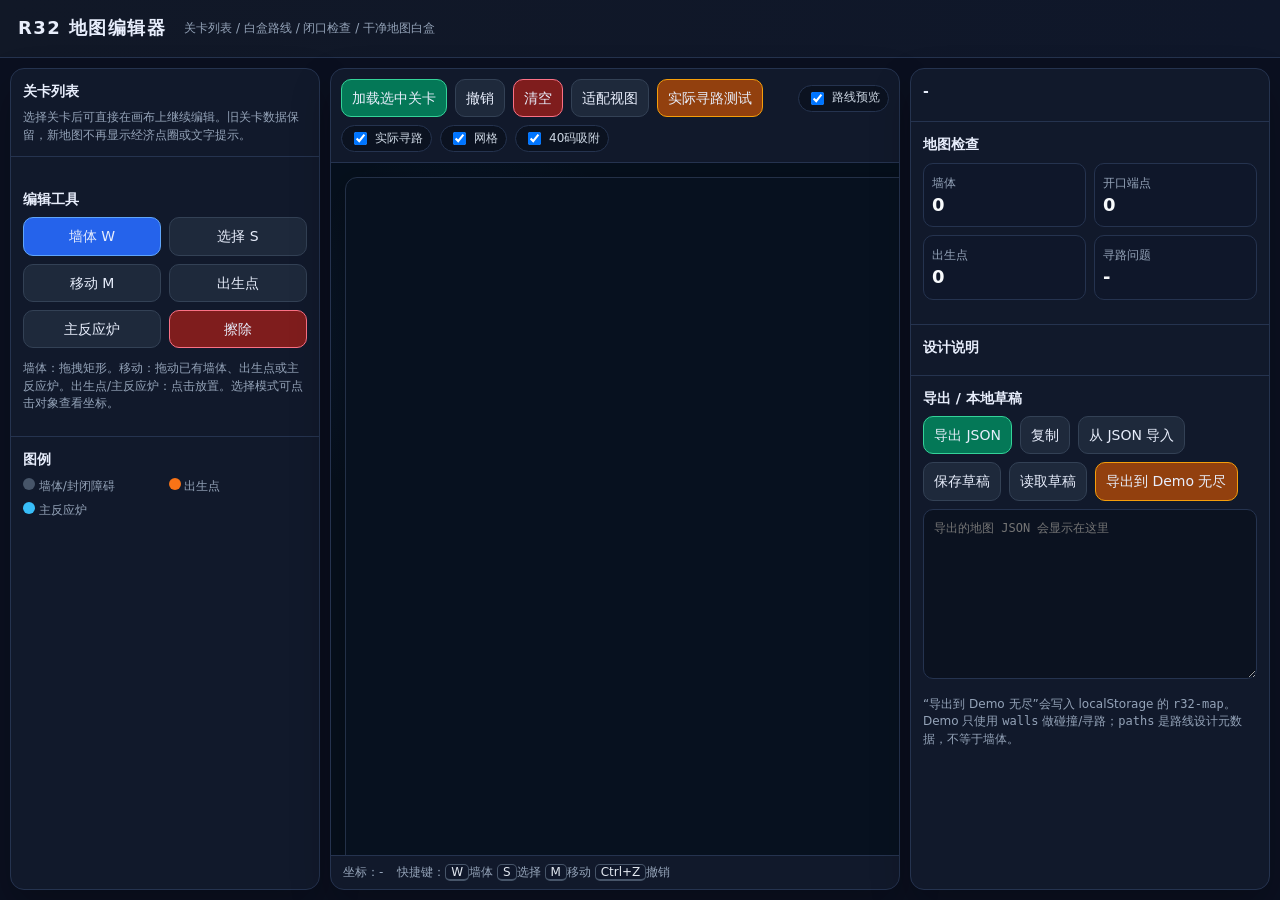
==== commit bd3e55c7: "Add five draft maps to editor" ====
--- a/map-editor.html
+++ b/map-editor.html
@@ -249,12 +249,12 @@
   {
     "schemaVersion": 1,
     "kind": "level-map",
-    "id": "frontier-loop-yard",
-    "name": "远疆回环阵地",
-    "levelId": "frontier-loop-yard",
-    "levelName": "远疆回环阵地",
-    "summary": "四向来敌汇入中心反应炉。保留原图长蛇回头路和多入口压力，风格上采用统一的路线挖空式封闭地貌。",
-    "unitScale": 0.68,
+    "id": "polar-rift-lines",
+    "name": "极冠裂隙",
+    "levelId": "polar-rift-lines",
+    "levelName": "极冠裂隙",
+    "summary": "顶部核心，左右翼与下方夹击。中央裂隙形成双翼推进，保留原图顶部核心的紧张感。",
+    "unitScale": 0.62,
     "worldSize": {
       "w": 7356,
       "h": 4144
@@ -269,349 +269,433 @@
       [
         0,
         160,
+        160,
+        160
+      ],
+      [
+        2080,
+        160,
+        1120,
+        160
+      ],
+      [
+        4160,
+        160,
+        1120,
+        160
+      ],
+      [
+        7200,
+        160,
+        160,
+        160
+      ],
+      [
+        0,
+        320,
+        160,
+        160
+      ],
+      [
+        2080,
+        320,
+        640,
+        160
+      ],
+      [
+        4640,
+        320,
+        640,
+        160
+      ],
+      [
+        7200,
+        320,
+        160,
+        160
+      ],
+      [
+        0,
+        480,
+        1440,
+        160
+      ],
+      [
+        2080,
+        480,
+        640,
+        160
+      ],
+      [
+        4640,
+        480,
+        640,
+        160
+      ],
+      [
+        5920,
+        480,
+        1440,
+        160
+      ],
+      [
+        0,
+        640,
+        1440,
+        160
+      ],
+      [
+        5920,
+        640,
+        1440,
+        160
+      ],
+      [
+        0,
+        800,
+        1440,
+        160
+      ],
+      [
+        5920,
+        800,
+        1440,
+        160
+      ],
+      [
+        0,
+        960,
+        1440,
+        160
+      ],
+      [
+        5920,
+        960,
+        1440,
+        160
+      ],
+      [
+        0,
+        1120,
+        1440,
+        160
+      ],
+      [
+        5920,
+        1120,
+        1440,
+        160
+      ],
+      [
+        0,
+        1280,
+        3040,
+        160
+      ],
+      [
+        4320,
+        1280,
+        3040,
+        160
+      ],
+      [
+        0,
+        1440,
+        2880,
+        160
+      ],
+      [
+        4480,
+        1440,
+        2880,
+        160
+      ],
+      [
+        0,
+        1600,
+        2720,
+        160
+      ],
+      [
+        3680,
+        1600,
+        160,
+        160
+      ],
+      [
+        4640,
+        1600,
+        2720,
+        160
+      ],
+      [
+        0,
         1760,
-        160
-      ],
-      [
+        2720,
+        160
+      ],
+      [
+        3520,
+        1760,
+        320,
+        160
+      ],
+      [
+        4640,
+        1760,
+        2720,
+        160
+      ],
+      [
+        0,
+        1920,
+        2560,
+        160
+      ],
+      [
+        3520,
+        1920,
+        480,
+        160
+      ],
+      [
+        4800,
+        1920,
+        2560,
+        160
+      ],
+      [
+        0,
+        2080,
+        2560,
+        160
+      ],
+      [
+        3360,
+        2080,
+        800,
+        160
+      ],
+      [
+        4800,
+        2080,
+        2560,
+        160
+      ],
+      [
+        0,
+        2240,
+        2560,
+        160
+      ],
+      [
+        3360,
+        2240,
+        800,
+        160
+      ],
+      [
+        4800,
+        2240,
+        2560,
+        160
+      ],
+      [
+        0,
         2400,
-        160,
-        4960,
-        160
-      ],
-      [
-        0,
+        2560,
+        160
+      ],
+      [
+        3360,
+        2400,
+        800,
+        160
+      ],
+      [
+        4800,
+        2400,
+        2560,
+        160
+      ],
+      [
+        0,
+        2560,
+        2560,
+        160
+      ],
+      [
+        3360,
+        2560,
+        800,
+        160
+      ],
+      [
+        4800,
+        2560,
+        2560,
+        160
+      ],
+      [
+        0,
+        2720,
+        1280,
+        160
+      ],
+      [
+        3360,
+        2720,
+        800,
+        160
+      ],
+      [
+        6080,
+        2720,
+        1280,
+        160
+      ],
+      [
+        0,
+        2880,
+        1280,
+        160
+      ],
+      [
+        3840,
+        2880,
         320,
-        1760,
-        160
-      ],
-      [
-        3040,
-        320,
-        4320,
-        160
-      ],
-      [
-        0,
-        480,
-        1760,
-        160
-      ],
-      [
-        3040,
-        480,
-        4320,
-        160
-      ],
-      [
-        0,
-        640,
-        1920,
-        160
-      ],
-      [
-        3040,
-        640,
-        4320,
-        160
-      ],
-      [
-        0,
-        800,
-        2400,
-        160
-      ],
-      [
-        3040,
-        800,
-        4320,
-        160
-      ],
-      [
-        0,
-        960,
-        1920,
-        160
-      ],
-      [
-        3040,
-        960,
-        4320,
-        160
-      ],
-      [
-        0,
-        1120,
-        1760,
-        160
-      ],
-      [
+        160
+      ],
+      [
+        6080,
+        2880,
+        1280,
+        160
+      ],
+      [
+        0,
         3040,
         1120,
-        4320,
-        160
-      ],
-      [
-        0,
-        1280,
+        160
+      ],
+      [
+        4000,
+        3040,
+        160,
+        160
+      ],
+      [
+        6240,
+        3040,
+        1120,
+        160
+      ],
+      [
+        0,
+        3200,
+        1120,
+        160
+      ],
+      [
+        4000,
+        3200,
+        320,
+        160
+      ],
+      [
+        6240,
+        3200,
+        1120,
+        160
+      ],
+      [
+        0,
+        3360,
+        1120,
+        160
+      ],
+      [
         1760,
-        160
-      ],
-      [
-        3040,
-        1280,
-        4320,
-        160
-      ],
-      [
-        0,
-        1440,
-        960,
-        160
-      ],
-      [
-        2880,
-        1440,
-        4480,
-        160
-      ],
-      [
-        0,
+        3360,
+        960,
+        160
+      ],
+      [
+        4000,
+        3360,
         1600,
-        960,
-        160
-      ],
-      [
-        2560,
+        160
+      ],
+      [
+        7200,
+        3360,
+        160,
+        160
+      ],
+      [
+        0,
+        3520,
+        160,
+        160
+      ],
+      [
+        1760,
+        3520,
         1600,
-        4800,
-        160
-      ],
-      [
-        0,
+        160
+      ],
+      [
+        4000,
+        3520,
+        1600,
+        160
+      ],
+      [
+        7200,
+        3520,
+        160,
+        160
+      ],
+      [
+        0,
+        3680,
+        160,
+        160
+      ],
+      [
         1760,
-        960,
-        160
-      ],
-      [
-        2560,
+        3680,
+        1600,
+        160
+      ],
+      [
+        4000,
+        3680,
+        1600,
+        160
+      ],
+      [
+        7200,
+        3680,
+        160,
+        160
+      ],
+      [
+        0,
+        3840,
+        160,
+        160
+      ],
+      [
         1760,
-        800,
+        3840,
+        1600,
         160
       ],
       [
         4000,
-        1760,
-        640,
-        160
-      ],
-      [
-        6720,
-        1760,
-        640,
-        160
-      ],
-      [
-        0,
-        1920,
-        960,
-        160
-      ],
-      [
-        1600,
-        1920,
-        160,
-        160
-      ],
-      [
-        6880,
-        1920,
-        480,
-        160
-      ],
-      [
-        0,
-        2080,
-        160,
-        160
-      ],
-      [
-        1600,
-        2080,
-        160,
-        160
-      ],
-      [
-        6880,
-        2080,
-        480,
-        160
-      ],
-      [
-        0,
-        2240,
-        160,
-        160
-      ],
-      [
-        1600,
-        2240,
-        160,
-        160
-      ],
-      [
-        6880,
-        2240,
-        480,
-        160
-      ],
-      [
-        0,
-        2400,
-        160,
-        160
-      ],
-      [
-        1600,
-        2400,
-        320,
-        160
-      ],
-      [
-        6880,
-        2400,
-        480,
-        160
-      ],
-      [
-        0,
-        2560,
-        160,
-        160
-      ],
-      [
-        1440,
-        2560,
-        480,
-        160
-      ],
-      [
-        4160,
-        2560,
-        800,
-        160
-      ],
-      [
-        6880,
-        2560,
-        480,
-        160
-      ],
-      [
-        0,
-        2720,
-        1920,
-        160
-      ],
-      [
-        4000,
-        2720,
-        960,
-        160
-      ],
-      [
-        6880,
-        2720,
-        480,
-        160
-      ],
-      [
-        0,
-        2880,
-        3200,
-        160
-      ],
-      [
         3840,
-        2880,
-        1120,
-        160
-      ],
-      [
-        6720,
-        2880,
-        640,
-        160
-      ],
-      [
-        0,
-        3040,
-        3200,
-        160
-      ],
-      [
-        3840,
-        3040,
-        3520,
-        160
-      ],
-      [
-        0,
-        3200,
-        3200,
-        160
-      ],
-      [
-        4480,
-        3200,
-        2880,
-        160
-      ],
-      [
-        0,
         3360,
-        3200,
-        160
-      ],
-      [
-        4640,
-        3360,
-        2720,
-        160
-      ],
-      [
-        0,
-        3520,
-        3200,
-        160
-      ],
-      [
-        4640,
-        3520,
-        2720,
-        160
-      ],
-      [
-        0,
-        3680,
-        4000,
-        160
-      ],
-      [
-        4640,
-        3680,
-        2720,
-        160
-      ],
-      [
-        0,
-        3840,
-        4000,
-        160
-      ],
-      [
-        4640,
-        3840,
-        2720,
         160
       ],
       [
@@ -619,291 +703,319 @@
         4000,
         7360,
         160
-      ],
-      [
-        2920,
-        1840,
-        420,
-        180
-      ],
-      [
-        5000,
-        2480,
-        420,
-        180
       ]
     ],
     "spawns": [
       [
-        2120,
-        200
-      ],
-      [
         240,
-        2400
-      ],
-      [
-        4800,
-        2040
-      ],
-      [
-        4280,
-        3880
+        3800
+      ],
+      [
+        7040,
+        3600
+      ],
+      [
+        180,
+        180
+      ],
+      [
+        7180,
+        180
+      ],
+      [
+        3680,
+        3960
       ]
     ],
     "reactor": {
-      "x": 3678,
-      "y": 2072
+      "x": 3680,
+      "y": 420
     },
     "pockets": [],
     "paths": [
       [
         [
-          2120,
-          200
-        ],
-        [
-          2120,
-          560
-        ],
-        [
-          2720,
-          560
-        ],
-        [
-          2720,
-          1280
-        ],
-        [
-          2060,
-          1280
-        ],
-        [
-          2060,
-          2240
-        ],
-        [
-          3180,
-          2240
-        ],
-        [
-          3678,
-          2072
-        ]
-      ],
-      [
-        [
-          240,
-          2400
-        ],
-        [
-          1260,
-          2400
-        ],
-        [
-          1260,
-          1680
-        ],
-        [
-          2180,
-          1680
-        ],
-        [
-          2180,
-          2560
-        ],
-        [
-          3200,
-          2560
-        ],
-        [
-          3678,
-          2072
-        ]
-      ],
-      [
-        [
-          4800,
-          2040
-        ],
-        [
-          6500,
-          2040
-        ],
-        [
-          6500,
-          2760
-        ],
-        [
-          5200,
-          2760
-        ],
-        [
-          5200,
-          2240
-        ],
-        [
-          4200,
-          2240
-        ],
-        [
-          3678,
-          2072
-        ]
-      ],
-      [
-        [
-          4280,
-          3880
-        ],
-        [
-          4280,
-          3440
-        ],
-        [
-          3540,
-          3440
-        ],
-        [
-          3540,
-          2780
-        ],
-        [
-          4000,
-          2380
-        ],
-        [
-          3678,
-          2072
+          null,
+          null
+        ],
+        [
+          null,
+          null
+        ],
+        [
+          null,
+          null
+        ],
+        [
+          null,
+          null
+        ],
+        [
+          null,
+          null
+        ],
+        [
+          null,
+          null
+        ],
+        [
+          null,
+          null
+        ]
+      ],
+      [
+        [
+          null,
+          null
+        ],
+        [
+          null,
+          null
+        ],
+        [
+          null,
+          null
+        ],
+        [
+          null,
+          null
+        ],
+        [
+          null,
+          null
+        ],
+        [
+          null,
+          null
+        ],
+        [
+          null,
+          null
+        ]
+      ],
+      [
+        [
+          null,
+          null
+        ],
+        [
+          null,
+          null
+        ],
+        [
+          null,
+          null
+        ],
+        [
+          null,
+          null
+        ],
+        [
+          null,
+          null
+        ],
+        [
+          null,
+          null
+        ]
+      ],
+      [
+        [
+          null,
+          null
+        ],
+        [
+          null,
+          null
+        ],
+        [
+          null,
+          null
+        ],
+        [
+          null,
+          null
+        ],
+        [
+          null,
+          null
+        ],
+        [
+          null,
+          null
+        ]
+      ],
+      [
+        [
+          null,
+          null
+        ],
+        [
+          null,
+          null
+        ],
+        [
+          null,
+          null
+        ],
+        [
+          null,
+          null
+        ],
+        [
+          null,
+          null
+        ],
+        [
+          null,
+          null
         ]
       ]
     ],
     "routes": [
       [
         [
-          2120,
-          200
-        ],
-        [
-          2120,
-          560
-        ],
-        [
-          2720,
-          560
-        ],
-        [
-          2720,
-          1280
-        ],
-        [
-          2060,
-          1280
-        ],
-        [
-          2060,
-          2240
-        ],
-        [
-          3180,
-          2240
-        ],
-        [
-          3678,
-          2072
-        ]
-      ],
-      [
-        [
           240,
-          2400
-        ],
-        [
-          1260,
-          2400
-        ],
-        [
-          1260,
-          1680
-        ],
-        [
-          2180,
-          1680
-        ],
-        [
-          2180,
-          2560
-        ],
-        [
-          3200,
-          2560
-        ],
-        [
-          3678,
-          2072
-        ]
-      ],
-      [
-        [
-          4800,
-          2040
-        ],
-        [
-          6500,
-          2040
-        ],
-        [
-          6500,
-          2760
-        ],
-        [
-          5200,
-          2760
-        ],
-        [
-          5200,
-          2240
-        ],
-        [
-          4200,
-          2240
-        ],
-        [
-          3678,
-          2072
-        ]
-      ],
-      [
-        [
-          4280,
-          3880
-        ],
-        [
-          4280,
-          3440
-        ],
-        [
-          3540,
-          3440
-        ],
-        [
-          3540,
-          2780
-        ],
-        [
-          4000,
-          2380
-        ],
-        [
-          3678,
-          2072
+          3800
+        ],
+        [
+          1500,
+          3800
+        ],
+        [
+          1500,
+          3060
+        ],
+        [
+          2840,
+          3060
+        ],
+        [
+          2840,
+          2140
+        ],
+        [
+          3280,
+          1540
+        ],
+        [
+          3680,
+          420
+        ]
+      ],
+      [
+        [
+          7040,
+          3600
+        ],
+        [
+          5860,
+          3600
+        ],
+        [
+          5860,
+          3060
+        ],
+        [
+          4520,
+          3060
+        ],
+        [
+          4520,
+          2140
+        ],
+        [
+          4080,
+          1540
+        ],
+        [
+          3680,
+          420
+        ]
+      ],
+      [
+        [
+          180,
+          180
+        ],
+        [
+          1760,
+          180
+        ],
+        [
+          1760,
+          1020
+        ],
+        [
+          2980,
+          1020
+        ],
+        [
+          2980,
+          620
+        ],
+        [
+          3680,
+          420
+        ]
+      ],
+      [
+        [
+          7180,
+          180
+        ],
+        [
+          5600,
+          180
+        ],
+        [
+          5600,
+          1020
+        ],
+        [
+          4380,
+          1020
+        ],
+        [
+          4380,
+          620
+        ],
+        [
+          3680,
+          420
+        ]
+      ],
+      [
+        [
+          3680,
+          3960
+        ],
+        [
+          3680,
+          3240
+        ],
+        [
+          3000,
+          3240
+        ],
+        [
+          3000,
+          2300
+        ],
+        [
+          3360,
+          1540
+        ],
+        [
+          3680,
+          420
         ]
       ]
     ],
     "notes": [
-      "设计目的：多方向汇入中心，逼迫玩家在中段和右侧分别建立战线。",
-      "炮塔考虑：长折返路线适合线圈塔和电磁塔；中心合流处适合阻挡塔与治疗塔组合。",
-      "反应炉考虑：左右两侧都有可扩线节点，但距离足够让玩家需要移动。"
+      "设计目的：继承用户原图“顶部核心、多方向夹击”，但用统一裂隙结构表达。",
+      "炮塔考虑：左右翼中段适合小反应炉建前线；顶部核心区适合最终阻挡阵地。",
+      "地图节奏：下方中心路更长，左右上路更快，形成波次中的前后压力差。"
     ]
   },
   {
@@ -1341,16 +1453,16 @@
         220
       ],
       [
-        5400,
-        1380,
+        5280,
+        2860,
         420,
         180
       ],
       [
-        5360,
-        2940,
-        420,
-        180
+        2640,
+        2720,
+        1120,
+        320
       ]
     ],
     "spawns": [
@@ -1383,144 +1495,144 @@
     "paths": [
       [
         [
-          7080,
-          360
-        ],
-        [
-          6100,
-          360
-        ],
-        [
-          6100,
-          1040
-        ],
-        [
-          4700,
-          1040
-        ],
-        [
-          4700,
-          1660
-        ],
-        [
-          3320,
-          1660
-        ],
-        [
-          3320,
-          2140
-        ],
-        [
-          1240,
-          2140
-        ]
-      ],
-      [
-        [
-          7080,
-          2060
-        ],
-        [
-          6200,
-          2060
-        ],
-        [
-          6200,
-          2600
-        ],
-        [
-          4720,
-          2600
-        ],
-        [
-          4720,
-          2180
-        ],
-        [
-          3000,
-          2180
-        ],
-        [
-          1240,
-          2140
-        ]
-      ],
-      [
-        [
-          7080,
-          3820
-        ],
-        [
-          5960,
-          3820
-        ],
-        [
-          5960,
-          3260
-        ],
-        [
-          4400,
-          3260
-        ],
-        [
-          4400,
-          2780
-        ],
-        [
-          2480,
-          2780
-        ],
-        [
-          2480,
-          2260
-        ],
-        [
-          1240,
-          2140
-        ]
-      ],
-      [
-        [
-          3720,
-          3960
-        ],
-        [
-          3720,
-          3340
-        ],
-        [
-          2740,
-          3340
-        ],
-        [
-          2740,
-          2520
-        ],
-        [
-          1240,
-          2140
-        ]
-      ],
-      [
-        [
-          3300,
-          240
-        ],
-        [
-          3300,
-          760
-        ],
-        [
-          2380,
-          760
-        ],
-        [
-          2380,
-          1500
-        ],
-        [
-          1240,
-          2140
+          null,
+          null
+        ],
+        [
+          null,
+          null
+        ],
+        [
+          null,
+          null
+        ],
+        [
+          null,
+          null
+        ],
+        [
+          null,
+          null
+        ],
+        [
+          null,
+          null
+        ],
+        [
+          null,
+          null
+        ],
+        [
+          null,
+          null
+        ]
+      ],
+      [
+        [
+          null,
+          null
+        ],
+        [
+          null,
+          null
+        ],
+        [
+          null,
+          null
+        ],
+        [
+          null,
+          null
+        ],
+        [
+          null,
+          null
+        ],
+        [
+          null,
+          null
+        ],
+        [
+          null,
+          null
+        ]
+      ],
+      [
+        [
+          null,
+          null
+        ],
+        [
+          null,
+          null
+        ],
+        [
+          null,
+          null
+        ],
+        [
+          null,
+          null
+        ],
+        [
+          null,
+          null
+        ],
+        [
+          null,
+          null
+        ],
+        [
+          null,
+          null
+        ],
+        [
+          null,
+          null
+        ]
+      ],
+      [
+        [
+          null,
+          null
+        ],
+        [
+          null,
+          null
+        ],
+        [
+          null,
+          null
+        ],
+        [
+          null,
+          null
+        ],
+        [
+          null,
+          null
+        ]
+      ],
+      [
+        [
+          null,
+          null
+        ],
+        [
+          null,
+          null
+        ],
+        [
+          null,
+          null
+        ],
+        [
+          null,
+          null
+        ],
+        [
+          null,
+          null
         ]
       ]
     ],
@@ -2149,18 +2261,6 @@
         4000,
         7360,
         160
-      ],
-      [
-        4380,
-        1880,
-        520,
-        220
-      ],
-      [
-        2500,
-        1840,
-        420,
-        220
       ]
     ],
     "spawns": [
@@ -2193,168 +2293,168 @@
     "paths": [
       [
         [
-          7160,
-          360
-        ],
-        [
-          6320,
-          360
-        ],
-        [
-          6320,
-          1240
-        ],
-        [
-          5040,
-          1240
-        ],
-        [
-          5040,
-          900
-        ],
-        [
-          3560,
-          900
-        ],
-        [
-          3560,
-          1440
-        ],
-        [
-          1680,
-          1440
-        ],
-        [
-          680,
-          520
-        ]
-      ],
-      [
-        [
-          7160,
-          3780
-        ],
-        [
-          6200,
-          3780
-        ],
-        [
-          6200,
-          3060
-        ],
-        [
-          5100,
-          3060
-        ],
-        [
-          5100,
-          2300
-        ],
-        [
-          3860,
-          2300
-        ],
-        [
-          3860,
-          1500
-        ],
-        [
-          1680,
-          1500
-        ],
-        [
-          680,
-          520
-        ]
-      ],
-      [
-        [
-          3720,
-          3960
-        ],
-        [
-          3720,
-          3300
-        ],
-        [
-          2920,
-          3300
-        ],
-        [
-          2920,
-          2460
-        ],
-        [
-          1980,
-          2460
-        ],
-        [
-          1980,
-          1540
-        ],
-        [
-          680,
-          520
-        ]
-      ],
-      [
-        [
-          3560,
-          240
-        ],
-        [
-          3560,
-          740
-        ],
-        [
-          2700,
-          740
-        ],
-        [
-          2700,
-          1360
-        ],
-        [
-          1680,
-          1360
-        ],
-        [
-          680,
-          520
-        ]
-      ],
-      [
-        [
-          5800,
-          3920
-        ],
-        [
-          5800,
-          3320
-        ],
-        [
-          4920,
-          3320
-        ],
-        [
-          4920,
-          2420
-        ],
-        [
-          3860,
-          2420
-        ],
-        [
-          3860,
-          1500
-        ],
-        [
-          1680,
-          1500
-        ],
-        [
-          680,
-          520
+          null,
+          null
+        ],
+        [
+          null,
+          null
+        ],
+        [
+          null,
+          null
+        ],
+        [
+          null,
+          null
+        ],
+        [
+          null,
+          null
+        ],
+        [
+          null,
+          null
+        ],
+        [
+          null,
+          null
+        ],
+        [
+          null,
+          null
+        ],
+        [
+          null,
+          null
+        ]
+      ],
+      [
+        [
+          null,
+          null
+        ],
+        [
+          null,
+          null
+        ],
+        [
+          null,
+          null
+        ],
+        [
+          null,
+          null
+        ],
+        [
+          null,
+          null
+        ],
+        [
+          null,
+          null
+        ],
+        [
+          null,
+          null
+        ],
+        [
+          null,
+          null
+        ],
+        [
+          null,
+          null
+        ]
+      ],
+      [
+        [
+          null,
+          null
+        ],
+        [
+          null,
+          null
+        ],
+        [
+          null,
+          null
+        ],
+        [
+          null,
+          null
+        ],
+        [
+          null,
+          null
+        ],
+        [
+          null,
+          null
+        ],
+        [
+          null,
+          null
+        ]
+      ],
+      [
+        [
+          null,
+          null
+        ],
+        [
+          null,
+          null
+        ],
+        [
+          null,
+          null
+        ],
+        [
+          null,
+          null
+        ],
+        [
+          null,
+          null
+        ],
+        [
+          null,
+          null
+        ]
+      ],
+      [
+        [
+          null,
+          null
+        ],
+        [
+          null,
+          null
+        ],
+        [
+          null,
+          null
+        ],
+        [
+          null,
+          null
+        ],
+        [
+          null,
+          null
+        ],
+        [
+          null,
+          null
+        ],
+        [
+          null,
+          null
+        ],
+        [
+          null,
+          null
         ]
       ]
     ],
@@ -2989,30 +3089,6 @@
         4000,
         7360,
         160
-      ],
-      [
-        3260,
-        1760,
-        360,
-        260
-      ],
-      [
-        3740,
-        1760,
-        360,
-        260
-      ],
-      [
-        2280,
-        1280,
-        420,
-        220
-      ],
-      [
-        4640,
-        1280,
-        420,
-        220
       ]
     ],
     "spawns": [
@@ -3045,140 +3121,140 @@
     "paths": [
       [
         [
-          240,
-          3800
-        ],
-        [
-          1500,
-          3800
-        ],
-        [
-          1500,
-          3060
-        ],
-        [
-          2840,
-          3060
-        ],
-        [
-          2840,
-          2140
-        ],
-        [
-          3280,
-          1540
-        ],
-        [
-          3680,
-          420
-        ]
-      ],
-      [
-        [
-          7040,
-          3600
-        ],
-        [
-          5860,
-          3600
-        ],
-        [
-          5860,
-          3060
-        ],
-        [
-          4520,
-          3060
-        ],
-        [
-          4520,
-          2140
-        ],
-        [
-          4080,
-          1540
-        ],
-        [
-          3680,
-          420
-        ]
-      ],
-      [
-        [
-          180,
-          180
-        ],
-        [
-          1760,
-          180
-        ],
-        [
-          1760,
-          1020
-        ],
-        [
-          2980,
-          1020
-        ],
-        [
-          2980,
-          620
-        ],
-        [
-          3680,
-          420
-        ]
-      ],
-      [
-        [
-          7180,
-          180
-        ],
-        [
-          5600,
-          180
-        ],
-        [
-          5600,
-          1020
-        ],
-        [
-          4380,
-          1020
-        ],
-        [
-          4380,
-          620
-        ],
-        [
-          3680,
-          420
-        ]
-      ],
-      [
-        [
-          3680,
-          3960
-        ],
-        [
-          3680,
-          3240
-        ],
-        [
-          3000,
-          3240
-        ],
-        [
-          3000,
-          2300
-        ],
-        [
-          3360,
-          1540
-        ],
-        [
-          3680,
-          420
+          null,
+          null
+        ],
+        [
+          null,
+          null
+        ],
+        [
+          null,
+          null
+        ],
+        [
+          null,
+          null
+        ],
+        [
+          null,
+          null
+        ],
+        [
+          null,
+          null
+        ],
+        [
+          null,
+          null
+        ]
+      ],
+      [
+        [
+          null,
+          null
+        ],
+        [
+          null,
+          null
+        ],
+        [
+          null,
+          null
+        ],
+        [
+          null,
+          null
+        ],
+        [
+          null,
+          null
+        ],
+        [
+          null,
+          null
+        ],
+        [
+          null,
+          null
+        ]
+      ],
+      [
+        [
+          null,
+          null
+        ],
+        [
+          null,
+          null
+        ],
+        [
+          null,
+          null
+        ],
+        [
+          null,
+          null
+        ],
+        [
+          null,
+          null
+        ],
+        [
+          null,
+          null
+        ]
+      ],
+      [
+        [
+          null,
+          null
+        ],
+        [
+          null,
+          null
+        ],
+        [
+          null,
+          null
+        ],
+        [
+          null,
+          null
+        ],
+        [
+          null,
+          null
+        ],
+        [
+          null,
+          null
+        ]
+      ],
+      [
+        [
+          null,
+          null
+        ],
+        [
+          null,
+          null
+        ],
+        [
+          null,
+          null
+        ],
+        [
+          null,
+          null
+        ],
+        [
+          null,
+          null
+        ],
+        [
+          null,
+          null
         ]
       ]
     ],
@@ -3328,9 +3404,3710 @@
       "地图节奏：下方中心路更长，左右上路更快，形成波次中的前后压力差。"
     ]
   }
-];
+,
+  {
+    "schemaVersion": 1,
+    "kind": "level-map",
+    "id": "draft-05-crescent-yard",
+    "name": "草案 05 · 月牙庭院",
+    "levelId": "draft-05-crescent-yard",
+    "levelName": "草案 05 · 月牙庭院",
+    "summary": "中央月牙形空腔制造两段汇流，左上与右下都有可开辟战线，适合观察减速塔和范围塔的夹角价值。",
+    "unitScale": 0.62,
+    "worldSize": {
+      "w": 7356,
+      "h": 4144
+    },
+    "walls": [
+      [
+        0,
+        0,
+        7360,
+        160
+      ],
+      [
+        0,
+        160,
+        7360,
+        160
+      ],
+      [
+        0,
+        320,
+        160,
+        160
+      ],
+      [
+        1440,
+        320,
+        4480,
+        160
+      ],
+      [
+        7200,
+        320,
+        160,
+        160
+      ],
+      [
+        0,
+        480,
+        160,
+        160
+      ],
+      [
+        1600,
+        480,
+        4160,
+        160
+      ],
+      [
+        7200,
+        480,
+        160,
+        160
+      ],
+      [
+        0,
+        640,
+        160,
+        160
+      ],
+      [
+        1600,
+        640,
+        4160,
+        160
+      ],
+      [
+        7200,
+        640,
+        160,
+        160
+      ],
+      [
+        0,
+        800,
+        160,
+        160
+      ],
+      [
+        1600,
+        800,
+        4160,
+        160
+      ],
+      [
+        7200,
+        800,
+        160,
+        160
+      ],
+      [
+        0,
+        960,
+        960,
+        160
+      ],
+      [
+        2720,
+        960,
+        3040,
+        160
+      ],
+      [
+        6400,
+        960,
+        960,
+        160
+      ],
+      [
+        0,
+        1120,
+        960,
+        160
+      ],
+      [
+        2720,
+        1120,
+        2240,
+        160
+      ],
+      [
+        6400,
+        1120,
+        960,
+        160
+      ],
+      [
+        0,
+        1280,
+        960,
+        160
+      ],
+      [
+        2720,
+        1280,
+        2080,
+        160
+      ],
+      [
+        6400,
+        1280,
+        960,
+        160
+      ],
+      [
+        0,
+        1440,
+        960,
+        160
+      ],
+      [
+        2720,
+        1440,
+        2080,
+        160
+      ],
+      [
+        6400,
+        1440,
+        960,
+        160
+      ],
+      [
+        0,
+        1600,
+        2080,
+        160
+      ],
+      [
+        3680,
+        1600,
+        320,
+        160
+      ],
+      [
+        6240,
+        1600,
+        1120,
+        160
+      ],
+      [
+        0,
+        1760,
+        2080,
+        160
+      ],
+      [
+        5600,
+        1760,
+        1760,
+        160
+      ],
+      [
+        0,
+        1920,
+        2080,
+        160
+      ],
+      [
+        5440,
+        1920,
+        1920,
+        160
+      ],
+      [
+        0,
+        2080,
+        1920,
+        160
+      ],
+      [
+        5440,
+        2080,
+        1920,
+        160
+      ],
+      [
+        0,
+        2240,
+        1920,
+        160
+      ],
+      [
+        5440,
+        2240,
+        1920,
+        160
+      ],
+      [
+        0,
+        2400,
+        1920,
+        160
+      ],
+      [
+        5440,
+        2400,
+        1920,
+        160
+      ],
+      [
+        0,
+        2560,
+        800,
+        160
+      ],
+      [
+        3200,
+        2560,
+        960,
+        160
+      ],
+      [
+        6400,
+        2560,
+        960,
+        160
+      ],
+      [
+        0,
+        2720,
+        800,
+        160
+      ],
+      [
+        2560,
+        2720,
+        2240,
+        160
+      ],
+      [
+        6560,
+        2720,
+        800,
+        160
+      ],
+      [
+        0,
+        2880,
+        800,
+        160
+      ],
+      [
+        2560,
+        2880,
+        2240,
+        160
+      ],
+      [
+        6560,
+        2880,
+        800,
+        160
+      ],
+      [
+        0,
+        3040,
+        800,
+        160
+      ],
+      [
+        2400,
+        3040,
+        2560,
+        160
+      ],
+      [
+        6560,
+        3040,
+        800,
+        160
+      ],
+      [
+        0,
+        3200,
+        160,
+        160
+      ],
+      [
+        1440,
+        3200,
+        4480,
+        160
+      ],
+      [
+        7200,
+        3200,
+        160,
+        160
+      ],
+      [
+        0,
+        3360,
+        160,
+        160
+      ],
+      [
+        1440,
+        3360,
+        4480,
+        160
+      ],
+      [
+        7200,
+        3360,
+        160,
+        160
+      ],
+      [
+        0,
+        3520,
+        160,
+        160
+      ],
+      [
+        1440,
+        3520,
+        4480,
+        160
+      ],
+      [
+        7200,
+        3520,
+        160,
+        160
+      ],
+      [
+        0,
+        3680,
+        160,
+        160
+      ],
+      [
+        1440,
+        3680,
+        4480,
+        160
+      ],
+      [
+        7200,
+        3680,
+        160,
+        160
+      ],
+      [
+        0,
+        3840,
+        7360,
+        160
+      ],
+      [
+        0,
+        4000,
+        7360,
+        160
+      ]
+    ],
+    "spawns": [
+      [
+        340,
+        620
+      ],
+      [
+        330,
+        3540
+      ],
+      [
+        7040,
+        640
+      ],
+      [
+        7040,
+        3540
+      ]
+    ],
+    "reactor": {
+      "x": 3820,
+      "y": 2140
+    },
+    "pockets": [],
+    "paths": [
+      [
+        [
+          340,
+          620
+        ],
+        [
+          1220,
+          620
+        ],
+        [
+          1220,
+          1280
+        ],
+        [
+          2460,
+          1280
+        ],
+        [
+          2460,
+          1880
+        ],
+        [
+          3260,
+          1880
+        ],
+        [
+          3820,
+          2140
+        ]
+      ],
+      [
+        [
+          330,
+          3540
+        ],
+        [
+          1120,
+          3540
+        ],
+        [
+          1120,
+          2820
+        ],
+        [
+          2200,
+          2820
+        ],
+        [
+          2200,
+          2320
+        ],
+        [
+          3180,
+          2320
+        ],
+        [
+          3820,
+          2140
+        ]
+      ],
+      [
+        [
+          7040,
+          640
+        ],
+        [
+          6120,
+          640
+        ],
+        [
+          6120,
+          1380
+        ],
+        [
+          5200,
+          1380
+        ],
+        [
+          5200,
+          1900
+        ],
+        [
+          4400,
+          1900
+        ],
+        [
+          3820,
+          2140
+        ]
+      ],
+      [
+        [
+          7040,
+          3540
+        ],
+        [
+          6240,
+          3540
+        ],
+        [
+          6240,
+          2880
+        ],
+        [
+          5160,
+          2880
+        ],
+        [
+          5160,
+          2400
+        ],
+        [
+          4460,
+          2400
+        ],
+        [
+          3820,
+          2140
+        ]
+      ]
+    ],
+    "routes": [
+      [
+        [
+          340,
+          620
+        ],
+        [
+          1220,
+          620
+        ],
+        [
+          1220,
+          1280
+        ],
+        [
+          2460,
+          1280
+        ],
+        [
+          2460,
+          1880
+        ],
+        [
+          3260,
+          1880
+        ],
+        [
+          3820,
+          2140
+        ]
+      ],
+      [
+        [
+          330,
+          3540
+        ],
+        [
+          1120,
+          3540
+        ],
+        [
+          1120,
+          2820
+        ],
+        [
+          2200,
+          2820
+        ],
+        [
+          2200,
+          2320
+        ],
+        [
+          3180,
+          2320
+        ],
+        [
+          3820,
+          2140
+        ]
+      ],
+      [
+        [
+          7040,
+          640
+        ],
+        [
+          6120,
+          640
+        ],
+        [
+          6120,
+          1380
+        ],
+        [
+          5200,
+          1380
+        ],
+        [
+          5200,
+          1900
+        ],
+        [
+          4400,
+          1900
+        ],
+        [
+          3820,
+          2140
+        ]
+      ],
+      [
+        [
+          7040,
+          3540
+        ],
+        [
+          6240,
+          3540
+        ],
+        [
+          6240,
+          2880
+        ],
+        [
+          5160,
+          2880
+        ],
+        [
+          5160,
+          2400
+        ],
+        [
+          4460,
+          2400
+        ],
+        [
+          3820,
+          2140
+        ]
+      ]
+    ],
+    "notes": [
+      "节奏：四路逐步向中央月牙收束，前段分线、中段汇流、末段短促高压。",
+      "塔位：左上和右下各有宽阔折角，可放反应炉后形成两条副战线。",
+      "验证点：P4/P2 在汇流前控场，P3/B7 在末段收口区收益明显。"
+    ]
+  },
+  {
+    "schemaVersion": 1,
+    "kind": "level-map",
+    "id": "draft-06-broken-harbor",
+    "name": "草案 06 · 断港回廊",
+    "levelId": "draft-06-broken-harbor",
+    "levelName": "草案 06 · 断港回廊",
+    "summary": "长横向断港结构，敌人从左右两侧轮流进入，下方有一条远距离绕行线，强调飞船奔波与反应炉分区。",
+    "unitScale": 0.6,
+    "worldSize": {
+      "w": 7356,
+      "h": 4144
+    },
+    "walls": [
+      [
+        0,
+        0,
+        7360,
+        160
+      ],
+      [
+        0,
+        160,
+        160,
+        160
+      ],
+      [
+        1760,
+        160,
+        1600,
+        160
+      ],
+      [
+        4000,
+        160,
+        3360,
+        160
+      ],
+      [
+        0,
+        320,
+        160,
+        160
+      ],
+      [
+        1920,
+        320,
+        1440,
+        160
+      ],
+      [
+        4000,
+        320,
+        1600,
+        160
+      ],
+      [
+        7200,
+        320,
+        160,
+        160
+      ],
+      [
+        0,
+        480,
+        160,
+        160
+      ],
+      [
+        1920,
+        480,
+        1440,
+        160
+      ],
+      [
+        4000,
+        480,
+        1440,
+        160
+      ],
+      [
+        7200,
+        480,
+        160,
+        160
+      ],
+      [
+        0,
+        640,
+        160,
+        160
+      ],
+      [
+        2880,
+        640,
+        320,
+        160
+      ],
+      [
+        4000,
+        640,
+        1440,
+        160
+      ],
+      [
+        7200,
+        640,
+        160,
+        160
+      ],
+      [
+        0,
+        800,
+        1280,
+        160
+      ],
+      [
+        4000,
+        800,
+        320,
+        160
+      ],
+      [
+        7200,
+        800,
+        160,
+        160
+      ],
+      [
+        0,
+        960,
+        1280,
+        160
+      ],
+      [
+        4000,
+        960,
+        320,
+        160
+      ],
+      [
+        6080,
+        960,
+        1280,
+        160
+      ],
+      [
+        0,
+        1120,
+        1440,
+        160
+      ],
+      [
+        4000,
+        1120,
+        160,
+        160
+      ],
+      [
+        6080,
+        1120,
+        1280,
+        160
+      ],
+      [
+        0,
+        1280,
+        1600,
+        160
+      ],
+      [
+        3680,
+        1280,
+        480,
+        160
+      ],
+      [
+        5920,
+        1280,
+        1440,
+        160
+      ],
+      [
+        0,
+        1440,
+        2560,
+        160
+      ],
+      [
+        4960,
+        1440,
+        2400,
+        160
+      ],
+      [
+        0,
+        1600,
+        2560,
+        160
+      ],
+      [
+        4960,
+        1600,
+        2400,
+        160
+      ],
+      [
+        0,
+        1760,
+        2720,
+        160
+      ],
+      [
+        4800,
+        1760,
+        2560,
+        160
+      ],
+      [
+        0,
+        1920,
+        2880,
+        160
+      ],
+      [
+        4800,
+        1920,
+        2560,
+        160
+      ],
+      [
+        0,
+        2080,
+        2880,
+        160
+      ],
+      [
+        4160,
+        2080,
+        3200,
+        160
+      ],
+      [
+        0,
+        2240,
+        2880,
+        160
+      ],
+      [
+        4160,
+        2240,
+        3200,
+        160
+      ],
+      [
+        0,
+        2400,
+        3360,
+        160
+      ],
+      [
+        4000,
+        2400,
+        3360,
+        160
+      ],
+      [
+        0,
+        2560,
+        3360,
+        160
+      ],
+      [
+        4000,
+        2560,
+        960,
+        160
+      ],
+      [
+        6240,
+        2560,
+        1120,
+        160
+      ],
+      [
+        0,
+        2720,
+        1120,
+        160
+      ],
+      [
+        2560,
+        2720,
+        800,
+        160
+      ],
+      [
+        4000,
+        2720,
+        800,
+        160
+      ],
+      [
+        6400,
+        2720,
+        960,
+        160
+      ],
+      [
+        0,
+        2880,
+        960,
+        160
+      ],
+      [
+        2560,
+        2880,
+        800,
+        160
+      ],
+      [
+        4000,
+        2880,
+        640,
+        160
+      ],
+      [
+        6400,
+        2880,
+        960,
+        160
+      ],
+      [
+        0,
+        3040,
+        960,
+        160
+      ],
+      [
+        2720,
+        3040,
+        640,
+        160
+      ],
+      [
+        4000,
+        3040,
+        640,
+        160
+      ],
+      [
+        6400,
+        3040,
+        960,
+        160
+      ],
+      [
+        0,
+        3200,
+        960,
+        160
+      ],
+      [
+        5440,
+        3200,
+        320,
+        160
+      ],
+      [
+        7200,
+        3200,
+        160,
+        160
+      ],
+      [
+        0,
+        3360,
+        160,
+        160
+      ],
+      [
+        1600,
+        3360,
+        320,
+        160
+      ],
+      [
+        5440,
+        3360,
+        320,
+        160
+      ],
+      [
+        7200,
+        3360,
+        160,
+        160
+      ],
+      [
+        0,
+        3520,
+        160,
+        160
+      ],
+      [
+        1600,
+        3520,
+        480,
+        160
+      ],
+      [
+        5280,
+        3520,
+        480,
+        160
+      ],
+      [
+        7200,
+        3520,
+        160,
+        160
+      ],
+      [
+        0,
+        3680,
+        160,
+        160
+      ],
+      [
+        1600,
+        3680,
+        480,
+        160
+      ],
+      [
+        3520,
+        3680,
+        320,
+        160
+      ],
+      [
+        5280,
+        3680,
+        480,
+        160
+      ],
+      [
+        7200,
+        3680,
+        160,
+        160
+      ],
+      [
+        0,
+        3840,
+        160,
+        160
+      ],
+      [
+        1440,
+        3840,
+        5920,
+        160
+      ],
+      [
+        0,
+        4000,
+        7360,
+        160
+      ]
+    ],
+    "spawns": [
+      [
+        360,
+        520
+      ],
+      [
+        6980,
+        620
+      ],
+      [
+        360,
+        3640
+      ],
+      [
+        6980,
+        3520
+      ],
+      [
+        3660,
+        360
+      ]
+    ],
+    "reactor": {
+      "x": 3660,
+      "y": 3280
+    },
+    "pockets": [],
+    "paths": [
+      [
+        [
+          360,
+          520
+        ],
+        [
+          1660,
+          520
+        ],
+        [
+          1660,
+          1040
+        ],
+        [
+          2920,
+          1040
+        ],
+        [
+          2920,
+          1680
+        ],
+        [
+          3660,
+          1680
+        ],
+        [
+          3660,
+          3280
+        ]
+      ],
+      [
+        [
+          6980,
+          620
+        ],
+        [
+          5780,
+          620
+        ],
+        [
+          5780,
+          1120
+        ],
+        [
+          4560,
+          1120
+        ],
+        [
+          4560,
+          1760
+        ],
+        [
+          3840,
+          1760
+        ],
+        [
+          3660,
+          3280
+        ]
+      ],
+      [
+        [
+          360,
+          3640
+        ],
+        [
+          1320,
+          3640
+        ],
+        [
+          1320,
+          3060
+        ],
+        [
+          2320,
+          3060
+        ],
+        [
+          2320,
+          3540
+        ],
+        [
+          3200,
+          3540
+        ],
+        [
+          3660,
+          3280
+        ]
+      ],
+      [
+        [
+          6980,
+          3520
+        ],
+        [
+          6040,
+          3520
+        ],
+        [
+          6040,
+          2920
+        ],
+        [
+          5040,
+          2920
+        ],
+        [
+          5040,
+          3500
+        ],
+        [
+          4080,
+          3500
+        ],
+        [
+          3660,
+          3280
+        ]
+      ],
+      [
+        [
+          3660,
+          360
+        ],
+        [
+          3660,
+          1040
+        ],
+        [
+          3160,
+          1040
+        ],
+        [
+          3160,
+          2080
+        ],
+        [
+          3660,
+          2080
+        ],
+        [
+          3660,
+          3280
+        ]
+      ]
+    ],
+    "routes": [
+      [
+        [
+          360,
+          520
+        ],
+        [
+          1660,
+          520
+        ],
+        [
+          1660,
+          1040
+        ],
+        [
+          2920,
+          1040
+        ],
+        [
+          2920,
+          1680
+        ],
+        [
+          3660,
+          1680
+        ],
+        [
+          3660,
+          3280
+        ]
+      ],
+      [
+        [
+          6980,
+          620
+        ],
+        [
+          5780,
+          620
+        ],
+        [
+          5780,
+          1120
+        ],
+        [
+          4560,
+          1120
+        ],
+        [
+          4560,
+          1760
+        ],
+        [
+          3840,
+          1760
+        ],
+        [
+          3660,
+          3280
+        ]
+      ],
+      [
+        [
+          360,
+          3640
+        ],
+        [
+          1320,
+          3640
+        ],
+        [
+          1320,
+          3060
+        ],
+        [
+          2320,
+          3060
+        ],
+        [
+          2320,
+          3540
+        ],
+        [
+          3200,
+          3540
+        ],
+        [
+          3660,
+          3280
+        ]
+      ],
+      [
+        [
+          6980,
+          3520
+        ],
+        [
+          6040,
+          3520
+        ],
+        [
+          6040,
+          2920
+        ],
+        [
+          5040,
+          2920
+        ],
+        [
+          5040,
+          3500
+        ],
+        [
+          4080,
+          3500
+        ],
+        [
+          3660,
+          3280
+        ]
+      ],
+      [
+        [
+          3660,
+          360
+        ],
+        [
+          3660,
+          1040
+        ],
+        [
+          3160,
+          1040
+        ],
+        [
+          3160,
+          2080
+        ],
+        [
+          3660,
+          2080
+        ],
+        [
+          3660,
+          3280
+        ]
+      ]
+    ],
+    "notes": [
+      "节奏：左右上路提供早期压力，下路后续加入会拉长防线。",
+      "塔位：反应炉靠下，玩家如果只守中央会被上下两段奔波惩罚。",
+      "验证点：无人机核心前期能守入口，但后期需要钢塔/治疗塔接管持续接敌。"
+    ]
+  },
+  {
+    "schemaVersion": 1,
+    "kind": "level-map",
+    "id": "draft-07-split-ring",
+    "name": "草案 07 · 分环矿脊",
+    "levelId": "draft-07-split-ring",
+    "levelName": "草案 07 · 分环矿脊",
+    "summary": "内外双环路线，敌人会在同一区域多次擦肩但不完全重合，考验玩家是否能识别真正的汇火点。",
+    "unitScale": 0.58,
+    "worldSize": {
+      "w": 7356,
+      "h": 4144
+    },
+    "walls": [
+      [
+        0,
+        0,
+        7360,
+        160
+      ],
+      [
+        0,
+        160,
+        160,
+        160
+      ],
+      [
+        1440,
+        160,
+        4800,
+        160
+      ],
+      [
+        7200,
+        160,
+        160,
+        160
+      ],
+      [
+        0,
+        320,
+        160,
+        160
+      ],
+      [
+        1600,
+        320,
+        4480,
+        160
+      ],
+      [
+        7200,
+        320,
+        160,
+        160
+      ],
+      [
+        0,
+        480,
+        160,
+        160
+      ],
+      [
+        1600,
+        480,
+        640,
+        160
+      ],
+      [
+        4160,
+        480,
+        1920,
+        160
+      ],
+      [
+        7200,
+        480,
+        160,
+        160
+      ],
+      [
+        0,
+        640,
+        160,
+        160
+      ],
+      [
+        1600,
+        640,
+        640,
+        160
+      ],
+      [
+        4320,
+        640,
+        1760,
+        160
+      ],
+      [
+        7200,
+        640,
+        160,
+        160
+      ],
+      [
+        0,
+        800,
+        960,
+        160
+      ],
+      [
+        1600,
+        800,
+        640,
+        160
+      ],
+      [
+        4320,
+        800,
+        960,
+        160
+      ],
+      [
+        6720,
+        800,
+        640,
+        160
+      ],
+      [
+        0,
+        960,
+        960,
+        160
+      ],
+      [
+        1600,
+        960,
+        640,
+        160
+      ],
+      [
+        4320,
+        960,
+        800,
+        160
+      ],
+      [
+        6720,
+        960,
+        640,
+        160
+      ],
+      [
+        0,
+        1120,
+        960,
+        160
+      ],
+      [
+        2880,
+        1120,
+        800,
+        160
+      ],
+      [
+        4320,
+        1120,
+        800,
+        160
+      ],
+      [
+        6720,
+        1120,
+        640,
+        160
+      ],
+      [
+        0,
+        1280,
+        960,
+        160
+      ],
+      [
+        2880,
+        1280,
+        800,
+        160
+      ],
+      [
+        4640,
+        1280,
+        480,
+        160
+      ],
+      [
+        6560,
+        1280,
+        800,
+        160
+      ],
+      [
+        0,
+        1440,
+        960,
+        160
+      ],
+      [
+        2880,
+        1440,
+        800,
+        160
+      ],
+      [
+        5760,
+        1440,
+        1600,
+        160
+      ],
+      [
+        0,
+        1600,
+        1120,
+        160
+      ],
+      [
+        2720,
+        1600,
+        960,
+        160
+      ],
+      [
+        5920,
+        1600,
+        1440,
+        160
+      ],
+      [
+        0,
+        1760,
+        4000,
+        160
+      ],
+      [
+        6240,
+        1760,
+        1120,
+        160
+      ],
+      [
+        0,
+        1920,
+        4480,
+        160
+      ],
+      [
+        6400,
+        1920,
+        960,
+        160
+      ],
+      [
+        0,
+        2080,
+        4640,
+        160
+      ],
+      [
+        6400,
+        2080,
+        960,
+        160
+      ],
+      [
+        0,
+        2240,
+        4000,
+        160
+      ],
+      [
+        6240,
+        2240,
+        1120,
+        160
+      ],
+      [
+        0,
+        2400,
+        1120,
+        160
+      ],
+      [
+        2720,
+        2400,
+        1120,
+        160
+      ],
+      [
+        6080,
+        2400,
+        1280,
+        160
+      ],
+      [
+        0,
+        2560,
+        1120,
+        160
+      ],
+      [
+        2880,
+        2560,
+        960,
+        160
+      ],
+      [
+        5760,
+        2560,
+        1600,
+        160
+      ],
+      [
+        0,
+        2720,
+        1120,
+        160
+      ],
+      [
+        2880,
+        2720,
+        960,
+        160
+      ],
+      [
+        4640,
+        2720,
+        480,
+        160
+      ],
+      [
+        6560,
+        2720,
+        800,
+        160
+      ],
+      [
+        0,
+        2880,
+        1120,
+        160
+      ],
+      [
+        2880,
+        2880,
+        960,
+        160
+      ],
+      [
+        4480,
+        2880,
+        640,
+        160
+      ],
+      [
+        6720,
+        2880,
+        640,
+        160
+      ],
+      [
+        0,
+        3040,
+        1120,
+        160
+      ],
+      [
+        1600,
+        3040,
+        640,
+        160
+      ],
+      [
+        4480,
+        3040,
+        640,
+        160
+      ],
+      [
+        6720,
+        3040,
+        640,
+        160
+      ],
+      [
+        0,
+        3200,
+        1120,
+        160
+      ],
+      [
+        1600,
+        3200,
+        640,
+        160
+      ],
+      [
+        4480,
+        3200,
+        800,
+        160
+      ],
+      [
+        6720,
+        3200,
+        640,
+        160
+      ],
+      [
+        0,
+        3360,
+        160,
+        160
+      ],
+      [
+        1600,
+        3360,
+        640,
+        160
+      ],
+      [
+        4320,
+        3360,
+        1760,
+        160
+      ],
+      [
+        7200,
+        3360,
+        160,
+        160
+      ],
+      [
+        0,
+        3520,
+        160,
+        160
+      ],
+      [
+        1600,
+        3520,
+        800,
+        160
+      ],
+      [
+        4320,
+        3520,
+        1760,
+        160
+      ],
+      [
+        7200,
+        3520,
+        160,
+        160
+      ],
+      [
+        0,
+        3680,
+        160,
+        160
+      ],
+      [
+        1600,
+        3680,
+        4480,
+        160
+      ],
+      [
+        7200,
+        3680,
+        160,
+        160
+      ],
+      [
+        0,
+        3840,
+        7360,
+        160
+      ],
+      [
+        0,
+        4000,
+        7360,
+        160
+      ]
+    ],
+    "spawns": [
+      [
+        360,
+        520
+      ],
+      [
+        360,
+        3600
+      ],
+      [
+        7040,
+        500
+      ],
+      [
+        7040,
+        3600
+      ]
+    ],
+    "reactor": {
+      "x": 6040,
+      "y": 2140
+    },
+    "pockets": [],
+    "paths": [
+      [
+        [
+          360,
+          520
+        ],
+        [
+          1340,
+          520
+        ],
+        [
+          1340,
+          1440
+        ],
+        [
+          2520,
+          1440
+        ],
+        [
+          2520,
+          800
+        ],
+        [
+          3980,
+          800
+        ],
+        [
+          3980,
+          1500
+        ],
+        [
+          6040,
+          2140
+        ]
+      ],
+      [
+        [
+          360,
+          3600
+        ],
+        [
+          1360,
+          3600
+        ],
+        [
+          1360,
+          2700
+        ],
+        [
+          2520,
+          2700
+        ],
+        [
+          2520,
+          3340
+        ],
+        [
+          4100,
+          3340
+        ],
+        [
+          4100,
+          2600
+        ],
+        [
+          6040,
+          2140
+        ]
+      ],
+      [
+        [
+          7040,
+          500
+        ],
+        [
+          6360,
+          500
+        ],
+        [
+          6360,
+          1160
+        ],
+        [
+          5480,
+          1160
+        ],
+        [
+          5480,
+          1700
+        ],
+        [
+          6040,
+          2140
+        ]
+      ],
+      [
+        [
+          7040,
+          3600
+        ],
+        [
+          6380,
+          3600
+        ],
+        [
+          6380,
+          3000
+        ],
+        [
+          5480,
+          3000
+        ],
+        [
+          5480,
+          2440
+        ],
+        [
+          6040,
+          2140
+        ]
+      ]
+    ],
+    "routes": [
+      [
+        [
+          360,
+          520
+        ],
+        [
+          1340,
+          520
+        ],
+        [
+          1340,
+          1440
+        ],
+        [
+          2520,
+          1440
+        ],
+        [
+          2520,
+          800
+        ],
+        [
+          3980,
+          800
+        ],
+        [
+          3980,
+          1500
+        ],
+        [
+          6040,
+          2140
+        ]
+      ],
+      [
+        [
+          360,
+          3600
+        ],
+        [
+          1360,
+          3600
+        ],
+        [
+          1360,
+          2700
+        ],
+        [
+          2520,
+          2700
+        ],
+        [
+          2520,
+          3340
+        ],
+        [
+          4100,
+          3340
+        ],
+        [
+          4100,
+          2600
+        ],
+        [
+          6040,
+          2140
+        ]
+      ],
+      [
+        [
+          7040,
+          500
+        ],
+        [
+          6360,
+          500
+        ],
+        [
+          6360,
+          1160
+        ],
+        [
+          5480,
+          1160
+        ],
+        [
+          5480,
+          1700
+        ],
+        [
+          6040,
+          2140
+        ]
+      ],
+      [
+        [
+          7040,
+          3600
+        ],
+        [
+          6380,
+          3600
+        ],
+        [
+          6380,
+          3000
+        ],
+        [
+          5480,
+          3000
+        ],
+        [
+          5480,
+          2440
+        ],
+        [
+          6040,
+          2140
+        ]
+      ]
+    ],
+    "notes": [
+      "节奏：左侧长线制造铺垫，右侧短线提供突发压力。",
+      "塔位：左中与左下两个环形折返区适合分线反应炉，右侧需要终端防线。",
+      "验证点：P5 长射程与P7条件输出在擦肩区域有明显战术价值。"
+    ]
+  },
+  {
+    "schemaVersion": 1,
+    "kind": "level-map",
+    "id": "draft-08-oblique-rift",
+    "name": "草案 08 · 斜贯裂谷",
+    "levelId": "draft-08-oblique-rift",
+    "levelName": "草案 08 · 斜贯裂谷",
+    "summary": "斜向大裂谷把地图切成上下两片，路线沿裂谷两侧推进，右上和左下是天然开线点。",
+    "unitScale": 0.57,
+    "worldSize": {
+      "w": 7356,
+      "h": 4144
+    },
+    "walls": [
+      [
+        0,
+        0,
+        7360,
+        160
+      ],
+      [
+        0,
+        160,
+        160,
+        160
+      ],
+      [
+        800,
+        160,
+        5280,
+        160
+      ],
+      [
+        7200,
+        160,
+        160,
+        160
+      ],
+      [
+        0,
+        320,
+        160,
+        160
+      ],
+      [
+        960,
+        320,
+        4960,
+        160
+      ],
+      [
+        7200,
+        320,
+        160,
+        160
+      ],
+      [
+        0,
+        480,
+        160,
+        160
+      ],
+      [
+        1760,
+        480,
+        4160,
+        160
+      ],
+      [
+        7200,
+        480,
+        160,
+        160
+      ],
+      [
+        0,
+        640,
+        320,
+        160
+      ],
+      [
+        2080,
+        640,
+        3840,
+        160
+      ],
+      [
+        7200,
+        640,
+        160,
+        160
+      ],
+      [
+        0,
+        800,
+        480,
+        160
+      ],
+      [
+        2080,
+        800,
+        3360,
+        160
+      ],
+      [
+        6560,
+        800,
+        800,
+        160
+      ],
+      [
+        0,
+        960,
+        800,
+        160
+      ],
+      [
+        2080,
+        960,
+        3040,
+        160
+      ],
+      [
+        6560,
+        960,
+        800,
+        160
+      ],
+      [
+        0,
+        1120,
+        1120,
+        160
+      ],
+      [
+        2720,
+        1120,
+        2400,
+        160
+      ],
+      [
+        6560,
+        1120,
+        800,
+        160
+      ],
+      [
+        0,
+        1280,
+        1440,
+        160
+      ],
+      [
+        2880,
+        1280,
+        2240,
+        160
+      ],
+      [
+        6560,
+        1280,
+        800,
+        160
+      ],
+      [
+        0,
+        1440,
+        1440,
+        160
+      ],
+      [
+        3040,
+        1440,
+        2080,
+        160
+      ],
+      [
+        6400,
+        1440,
+        960,
+        160
+      ],
+      [
+        0,
+        1600,
+        1440,
+        160
+      ],
+      [
+        3040,
+        1600,
+        2080,
+        160
+      ],
+      [
+        5760,
+        1600,
+        1600,
+        160
+      ],
+      [
+        0,
+        1760,
+        160,
+        160
+      ],
+      [
+        1280,
+        1760,
+        480,
+        160
+      ],
+      [
+        3040,
+        1760,
+        2080,
+        160
+      ],
+      [
+        5760,
+        1760,
+        1600,
+        160
+      ],
+      [
+        0,
+        1920,
+        160,
+        160
+      ],
+      [
+        1440,
+        1920,
+        960,
+        160
+      ],
+      [
+        4320,
+        1920,
+        640,
+        160
+      ],
+      [
+        5760,
+        1920,
+        1600,
+        160
+      ],
+      [
+        0,
+        2080,
+        160,
+        160
+      ],
+      [
+        1440,
+        2080,
+        960,
+        160
+      ],
+      [
+        4480,
+        2080,
+        320,
+        160
+      ],
+      [
+        5600,
+        2080,
+        1760,
+        160
+      ],
+      [
+        0,
+        2240,
+        160,
+        160
+      ],
+      [
+        1440,
+        2240,
+        960,
+        160
+      ],
+      [
+        5440,
+        2240,
+        1920,
+        160
+      ],
+      [
+        0,
+        2400,
+        800,
+        160
+      ],
+      [
+        2400,
+        2400,
+        160,
+        160
+      ],
+      [
+        5440,
+        2400,
+        1920,
+        160
+      ],
+      [
+        0,
+        2560,
+        800,
+        160
+      ],
+      [
+        2560,
+        2560,
+        1600,
+        160
+      ],
+      [
+        5600,
+        2560,
+        1760,
+        160
+      ],
+      [
+        0,
+        2720,
+        800,
+        160
+      ],
+      [
+        2560,
+        2720,
+        1760,
+        160
+      ],
+      [
+        5600,
+        2720,
+        1760,
+        160
+      ],
+      [
+        0,
+        2880,
+        960,
+        160
+      ],
+      [
+        2560,
+        2880,
+        1600,
+        160
+      ],
+      [
+        5920,
+        2880,
+        1440,
+        160
+      ],
+      [
+        0,
+        3040,
+        1920,
+        160
+      ],
+      [
+        6400,
+        3040,
+        960,
+        160
+      ],
+      [
+        0,
+        3200,
+        1920,
+        160
+      ],
+      [
+        6560,
+        3200,
+        800,
+        160
+      ],
+      [
+        0,
+        3360,
+        1920,
+        160
+      ],
+      [
+        6560,
+        3360,
+        800,
+        160
+      ],
+      [
+        0,
+        3520,
+        2080,
+        160
+      ],
+      [
+        4480,
+        3520,
+        1280,
+        160
+      ],
+      [
+        7200,
+        3520,
+        160,
+        160
+      ],
+      [
+        0,
+        3680,
+        5920,
+        160
+      ],
+      [
+        7200,
+        3680,
+        160,
+        160
+      ],
+      [
+        0,
+        3840,
+        5920,
+        160
+      ],
+      [
+        7200,
+        3840,
+        160,
+        160
+      ],
+      [
+        0,
+        4000,
+        7360,
+        160
+      ]
+    ],
+    "spawns": [
+      [
+        420,
+        420
+      ],
+      [
+        300,
+        2120
+      ],
+      [
+        7040,
+        520
+      ],
+      [
+        7040,
+        3820
+      ]
+    ],
+    "reactor": {
+      "x": 5480,
+      "y": 3240
+    },
+    "pockets": [],
+    "paths": [
+      [
+        [
+          420,
+          420
+        ],
+        [
+          1120,
+          880
+        ],
+        [
+          1760,
+          880
+        ],
+        [
+          1760,
+          1520
+        ],
+        [
+          2660,
+          1520
+        ],
+        [
+          2660,
+          2180
+        ],
+        [
+          4020,
+          2180
+        ],
+        [
+          5480,
+          3240
+        ]
+      ],
+      [
+        [
+          300,
+          2120
+        ],
+        [
+          1120,
+          2120
+        ],
+        [
+          1120,
+          2720
+        ],
+        [
+          2200,
+          2720
+        ],
+        [
+          2200,
+          3300
+        ],
+        [
+          3700,
+          3300
+        ],
+        [
+          5480,
+          3240
+        ]
+      ],
+      [
+        [
+          7040,
+          520
+        ],
+        [
+          6300,
+          520
+        ],
+        [
+          6300,
+          1200
+        ],
+        [
+          5480,
+          1200
+        ],
+        [
+          5480,
+          1860
+        ],
+        [
+          5000,
+          2360
+        ],
+        [
+          5480,
+          3240
+        ]
+      ],
+      [
+        [
+          7040,
+          3820
+        ],
+        [
+          6200,
+          3820
+        ],
+        [
+          6200,
+          3320
+        ],
+        [
+          5480,
+          3240
+        ]
+      ]
+    ],
+    "routes": [
+      [
+        [
+          420,
+          420
+        ],
+        [
+          1120,
+          880
+        ],
+        [
+          1760,
+          880
+        ],
+        [
+          1760,
+          1520
+        ],
+        [
+          2660,
+          1520
+        ],
+        [
+          2660,
+          2180
+        ],
+        [
+          4020,
+          2180
+        ],
+        [
+          5480,
+          3240
+        ]
+      ],
+      [
+        [
+          300,
+          2120
+        ],
+        [
+          1120,
+          2120
+        ],
+        [
+          1120,
+          2720
+        ],
+        [
+          2200,
+          2720
+        ],
+        [
+          2200,
+          3300
+        ],
+        [
+          3700,
+          3300
+        ],
+        [
+          5480,
+          3240
+        ]
+      ],
+      [
+        [
+          7040,
+          520
+        ],
+        [
+          6300,
+          520
+        ],
+        [
+          6300,
+          1200
+        ],
+        [
+          5480,
+          1200
+        ],
+        [
+          5480,
+          1860
+        ],
+        [
+          5000,
+          2360
+        ],
+        [
+          5480,
+          3240
+        ]
+      ],
+      [
+        [
+          7040,
+          3820
+        ],
+        [
+          6200,
+          3820
+        ],
+        [
+          6200,
+          3320
+        ],
+        [
+          5480,
+          3240
+        ]
+      ]
+    ],
+    "notes": [
+      "节奏：左侧路线很长，右下路线很短，制造“远端经营 vs 终端救火”的选择。",
+      "塔位：斜线交界处有多个长直段，适合远程塔；裂谷末端适合阻挡塔。",
+      "验证点：高速怪会迫使玩家在短线提前布防，不能只依赖末端堆塔。"
+    ]
+  },
+  {
+    "schemaVersion": 1,
+    "kind": "level-map",
+    "id": "draft-09-outer-siege",
+    "name": "草案 09 · 外环围城",
+    "levelId": "draft-09-outer-siege",
+    "levelName": "草案 09 · 外环围城",
+    "summary": "外环四路围攻，核心在偏左安全区，敌人从外环切入内环，强调后期多线防守和反应炉距离规则。",
+    "unitScale": 0.55,
+    "worldSize": {
+      "w": 7356,
+      "h": 4144
+    },
+    "walls": [
+      [
+        0,
+        0,
+        7360,
+        160
+      ],
+      [
+        0,
+        160,
+        160,
+        160
+      ],
+      [
+        1760,
+        160,
+        4320,
+        160
+      ],
+      [
+        7200,
+        160,
+        160,
+        160
+      ],
+      [
+        0,
+        320,
+        160,
+        160
+      ],
+      [
+        1920,
+        320,
+        3840,
+        160
+      ],
+      [
+        7200,
+        320,
+        160,
+        160
+      ],
+      [
+        0,
+        480,
+        160,
+        160
+      ],
+      [
+        1920,
+        480,
+        3840,
+        160
+      ],
+      [
+        7200,
+        480,
+        160,
+        160
+      ],
+      [
+        0,
+        640,
+        160,
+        160
+      ],
+      [
+        2880,
+        640,
+        2880,
+        160
+      ],
+      [
+        7200,
+        640,
+        160,
+        160
+      ],
+      [
+        0,
+        800,
+        1280,
+        160
+      ],
+      [
+        3040,
+        800,
+        2720,
+        160
+      ],
+      [
+        7200,
+        800,
+        160,
+        160
+      ],
+      [
+        0,
+        960,
+        1280,
+        160
+      ],
+      [
+        3040,
+        960,
+        1600,
+        160
+      ],
+      [
+        6400,
+        960,
+        960,
+        160
+      ],
+      [
+        0,
+        1120,
+        1280,
+        160
+      ],
+      [
+        3040,
+        1120,
+        1440,
+        160
+      ],
+      [
+        6400,
+        1120,
+        960,
+        160
+      ],
+      [
+        0,
+        1280,
+        1440,
+        160
+      ],
+      [
+        3040,
+        1280,
+        1440,
+        160
+      ],
+      [
+        6400,
+        1280,
+        960,
+        160
+      ],
+      [
+        0,
+        1440,
+        2400,
+        160
+      ],
+      [
+        3040,
+        1440,
+        1440,
+        160
+      ],
+      [
+        6400,
+        1440,
+        960,
+        160
+      ],
+      [
+        0,
+        1600,
+        2240,
+        160
+      ],
+      [
+        5280,
+        1600,
+        2080,
+        160
+      ],
+      [
+        0,
+        1760,
+        2080,
+        160
+      ],
+      [
+        5280,
+        1760,
+        2080,
+        160
+      ],
+      [
+        0,
+        1920,
+        2080,
+        160
+      ],
+      [
+        5120,
+        1920,
+        2240,
+        160
+      ],
+      [
+        0,
+        2080,
+        1920,
+        160
+      ],
+      [
+        5120,
+        2080,
+        2240,
+        160
+      ],
+      [
+        0,
+        2240,
+        2080,
+        160
+      ],
+      [
+        5280,
+        2240,
+        2080,
+        160
+      ],
+      [
+        0,
+        2400,
+        2240,
+        160
+      ],
+      [
+        5280,
+        2400,
+        2080,
+        160
+      ],
+      [
+        0,
+        2560,
+        2400,
+        160
+      ],
+      [
+        3520,
+        2560,
+        960,
+        160
+      ],
+      [
+        6400,
+        2560,
+        960,
+        160
+      ],
+      [
+        0,
+        2720,
+        1440,
+        160
+      ],
+      [
+        3520,
+        2720,
+        960,
+        160
+      ],
+      [
+        6400,
+        2720,
+        960,
+        160
+      ],
+      [
+        0,
+        2880,
+        1280,
+        160
+      ],
+      [
+        3840,
+        2880,
+        800,
+        160
+      ],
+      [
+        6400,
+        2880,
+        960,
+        160
+      ],
+      [
+        0,
+        3040,
+        1280,
+        160
+      ],
+      [
+        4000,
+        3040,
+        640,
+        160
+      ],
+      [
+        6400,
+        3040,
+        960,
+        160
+      ],
+      [
+        0,
+        3200,
+        320,
+        160
+      ],
+      [
+        4000,
+        3200,
+        1760,
+        160
+      ],
+      [
+        7200,
+        3200,
+        160,
+        160
+      ],
+      [
+        0,
+        3360,
+        160,
+        160
+      ],
+      [
+        1920,
+        3360,
+        960,
+        160
+      ],
+      [
+        4000,
+        3360,
+        1760,
+        160
+      ],
+      [
+        7200,
+        3360,
+        160,
+        160
+      ],
+      [
+        0,
+        3520,
+        160,
+        160
+      ],
+      [
+        1920,
+        3520,
+        1440,
+        160
+      ],
+      [
+        4000,
+        3520,
+        1760,
+        160
+      ],
+      [
+        7200,
+        3520,
+        160,
+        160
+      ],
+      [
+        0,
+        3680,
+        160,
+        160
+      ],
+      [
+        1920,
+        3680,
+        1440,
+        160
+      ],
+      [
+        4000,
+        3680,
+        1760,
+        160
+      ],
+      [
+        7200,
+        3680,
+        160,
+        160
+      ],
+      [
+        0,
+        3840,
+        320,
+        160
+      ],
+      [
+        1760,
+        3840,
+        1600,
+        160
+      ],
+      [
+        4000,
+        3840,
+        2080,
+        160
+      ],
+      [
+        7200,
+        3840,
+        160,
+        160
+      ],
+      [
+        0,
+        4000,
+        7360,
+        160
+      ]
+    ],
+    "spawns": [
+      [
+        380,
+        520
+      ],
+      [
+        380,
+        3600
+      ],
+      [
+        7040,
+        560
+      ],
+      [
+        7040,
+        3600
+      ],
+      [
+        3740,
+        3820
+      ]
+    ],
+    "reactor": {
+      "x": 2320,
+      "y": 2100
+    },
+    "pockets": [],
+    "paths": [
+      [
+        [
+          380,
+          520
+        ],
+        [
+          1600,
+          520
+        ],
+        [
+          1600,
+          1040
+        ],
+        [
+          2780,
+          1040
+        ],
+        [
+          2780,
+          1620
+        ],
+        [
+          2320,
+          2100
+        ]
+      ],
+      [
+        [
+          380,
+          3600
+        ],
+        [
+          1600,
+          3600
+        ],
+        [
+          1600,
+          3080
+        ],
+        [
+          2780,
+          3080
+        ],
+        [
+          2780,
+          2480
+        ],
+        [
+          2320,
+          2100
+        ]
+      ],
+      [
+        [
+          7040,
+          560
+        ],
+        [
+          6100,
+          560
+        ],
+        [
+          6100,
+          1280
+        ],
+        [
+          4880,
+          1280
+        ],
+        [
+          4880,
+          1880
+        ],
+        [
+          3560,
+          1880
+        ],
+        [
+          2320,
+          2100
+        ]
+      ],
+      [
+        [
+          7040,
+          3600
+        ],
+        [
+          6100,
+          3600
+        ],
+        [
+          6100,
+          2860
+        ],
+        [
+          4880,
+          2860
+        ],
+        [
+          4880,
+          2300
+        ],
+        [
+          3560,
+          2300
+        ],
+        [
+          2320,
+          2100
+        ]
+      ],
+      [
+        [
+          3740,
+          3820
+        ],
+        [
+          3740,
+          3260
+        ],
+        [
+          3180,
+          3260
+        ],
+        [
+          3180,
+          2540
+        ],
+        [
+          2320,
+          2100
+        ]
+      ]
+    ],
+    "routes": [
+      [
+        [
+          380,
+          520
+        ],
+        [
+          1600,
+          520
+        ],
+        [
+          1600,
+          1040
+        ],
+        [
+          2780,
+          1040
+        ],
+        [
+          2780,
+          1620
+        ],
+        [
+          2320,
+          2100
+        ]
+      ],
+      [
+        [
+          380,
+          3600
+        ],
+        [
+          1600,
+          3600
+        ],
+        [
+          1600,
+          3080
+        ],
+        [
+          2780,
+          3080
+        ],
+        [
+          2780,
+          2480
+        ],
+        [
+          2320,
+          2100
+        ]
+      ],
+      [
+        [
+          7040,
+          560
+        ],
+        [
+          6100,
+          560
+        ],
+        [
+          6100,
+          1280
+        ],
+        [
+          4880,
+          1280
+        ],
+        [
+          4880,
+          1880
+        ],
+        [
+          3560,
+          1880
+        ],
+        [
+          2320,
+          2100
+        ]
+      ],
+      [
+        [
+          7040,
+          3600
+        ],
+        [
+          6100,
+          3600
+        ],
+        [
+          6100,
+          2860
+        ],
+        [
+          4880,
+          2860
+        ],
+        [
+          4880,
+          2300
+        ],
+        [
+          3560,
+          2300
+        ],
+        [
+          2320,
+          2100
+        ]
+      ],
+      [
+        [
+          3740,
+          3820
+        ],
+        [
+          3740,
+          3260
+        ],
+        [
+          3180,
+          3260
+        ],
+        [
+          3180,
+          2540
+        ],
+        [
+          2320,
+          2100
+        ]
+      ]
+    ],
+    "notes": [
+      "节奏：四外环加一条下方内切线，后期压力很集中但来源分散。",
+      "塔位：右侧两条长线适合建立远端反应炉，左侧核心附近适合最后保险线。",
+      "验证点：B1/B5 的长期抗线价值会被放大，但反应炉距离限制会逼玩家展开。"
+    ]
+  }];
 
-    let levelIndex = 0;
     let walls = [];
     let spawns = [];
     let pockets = [];
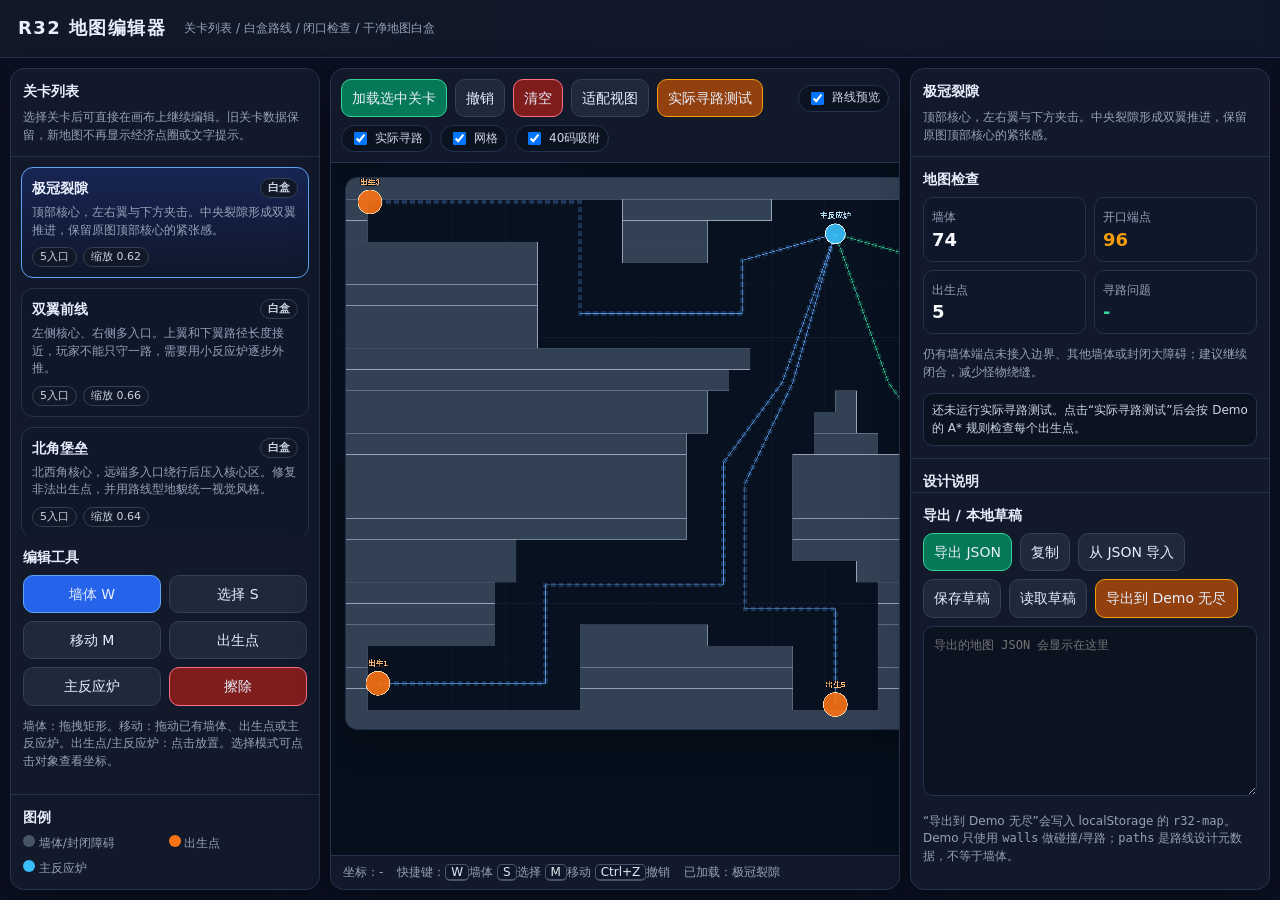
==== commit 8fac9954: "Fix map editor level list initialization" ====
--- a/map-editor.html
+++ b/map-editor.html
@@ -7114,6 +7114,7 @@
     let routes = [];
     let reactor = {x:W/2,y:H/2};
     let unitScale = 1;
+    let levelIndex = 0;
     let mode = 'wall';
     let selectedWall = -1;
     let selectedSpawn = -1;
@@ -7146,7 +7147,7 @@
       walls = clone(lv.walls);
       spawns = clone(lv.spawns);
       pockets = clone(lv.pockets || []);
-      routes = clone(lv.routes || []);
+      routes = clone(lv.routes || lv.paths || []).map(route => route.map(normalizePoint));
       reactor = clone(lv.reactor);
       unitScale = lv.unitScale || 1;
       clearSelection();
@@ -7163,9 +7164,10 @@
       host.innerHTML = '';
       LEVELS.forEach((lv, idx) => {
         const card = document.createElement('div');
+        const difficulty = lv.difficulty || (lv.id && lv.id.startsWith('draft-') ? '草案' : '白盒');
         card.className = 'level-card' + (idx===levelIndex ? ' active' : '');
         card.innerHTML = `
-          <div class="level-title"><span>${lv.name}</span><span class="tag">${lv.difficulty}</span></div>
+          <div class="level-title"><span>${lv.name}</span><span class="tag">${difficulty}</span></div>
           <div class="small" style="margin-top:6px">${lv.summary}</div>
           <div class="meta">
             <span class="tag">${lv.spawns.length}入口</span>
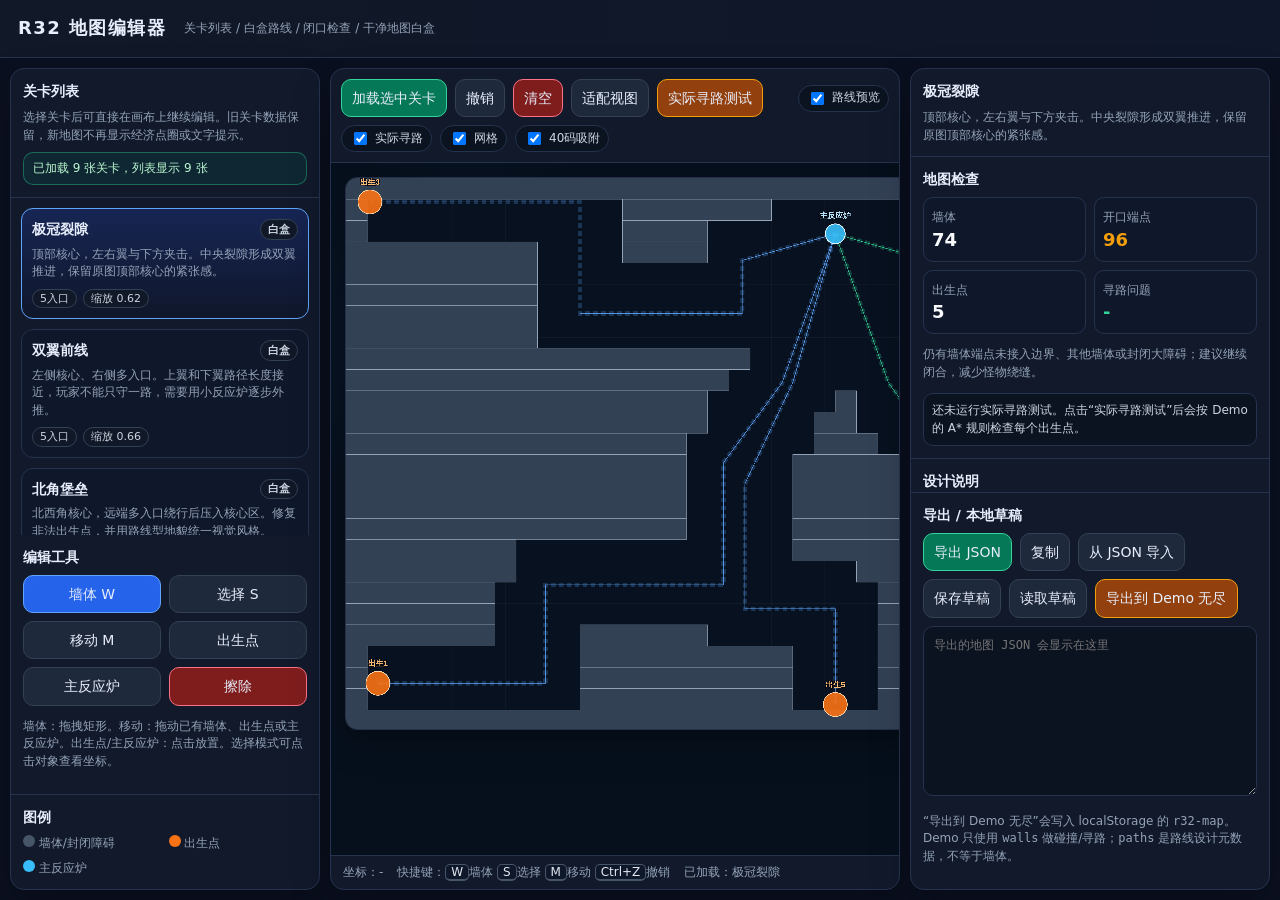
==== commit 2d520e4f: "Add map editor boot checks" ====
--- a/map-editor.html
+++ b/map-editor.html
@@ -42,6 +42,8 @@
     .level-title{display:flex;justify-content:space-between;gap:8px;font-weight:700}
     .tag{display:inline-flex;align-items:center;border:1px solid #334155;border-radius:999px;padding:1px 7px;font-size:11px;color:#cbd5e1;background:#111827;white-space:nowrap}
     .meta{display:flex;flex-wrap:wrap;gap:6px;margin-top:8px}
+    .boot-status{margin-top:8px;border:1px solid rgba(52,211,153,.38);border-radius:10px;background:rgba(4,120,87,.16);color:#bbf7d0;padding:7px 9px;font-size:12px}
+    .boot-status.bad{border-color:rgba(251,113,133,.7);background:rgba(127,29,29,.26);color:#fecdd3}
     .tools{display:grid;grid-template-columns:repeat(2,1fr);gap:8px}
     button,select,input,textarea{font:inherit}
     button{border:1px solid #334155;background:#1e293b;color:var(--ink);border-radius:10px;padding:8px 10px;cursor:pointer}
@@ -96,6 +98,7 @@
       <div class="section">
         <h2>关卡列表</h2>
         <div class="small">选择关卡后可直接在画布上继续编辑。旧关卡数据保留，新地图不再显示经济点圈或文字提示。</div>
+        <div id="editorBootStatus" class="boot-status">正在检查关卡数据……</div>
       </div>
       <div id="levelList" class="levels"></div>
       <div class="section">
@@ -7132,6 +7135,53 @@
     }
 
     function snap(v){ return $('snapGrid').checked ? Math.round(v/40)*40 : v; }
+    function normalizeRoute(route){ return clone(route || []).map(normalizePoint); }
+    function normalizeEditorMap(lv){
+      return {
+        ...lv,
+        walls: clone(lv.walls || []),
+        spawns: clone(lv.spawns || []),
+        pockets: clone(lv.pockets || []),
+        routes: clone(lv.routes || lv.paths || []).map(normalizeRoute),
+        reactor: lv.reactor ? clone(lv.reactor) : {x:W/2,y:H/2},
+        unitScale: lv.unitScale || 1,
+        notes: Array.isArray(lv.notes) ? lv.notes : []
+      };
+    }
+    function validateEditorBoot(){
+      const issues = [];
+      if(!Array.isArray(LEVELS) || !LEVELS.length) issues.push('LEVELS 为空或未定义');
+      LEVELS.forEach((raw, idx) => {
+        const label = raw?.id || raw?.name || `#${idx}`;
+        if(!raw?.id) issues.push(`${label} 缺少 id`);
+        if(!raw?.name) issues.push(`${label} 缺少 name`);
+        if(!Array.isArray(raw?.walls)) issues.push(`${label} 缺少 walls`);
+        if(!Array.isArray(raw?.spawns) || !raw.spawns.length) issues.push(`${label} 缺少 spawns`);
+        if(!raw?.reactor || !Number.isFinite(raw.reactor.x) || !Number.isFinite(raw.reactor.y)) issues.push(`${label} reactor 非法`);
+        const normalized = normalizeEditorMap(raw);
+        if(!normalized.routes.length) issues.push(`${label} 缺少 routes/paths`);
+        normalized.routes.forEach((route, routeIdx) => {
+          if(!route.length) issues.push(`${label} route ${routeIdx+1} 为空`);
+          route.forEach((p, pointIdx) => {
+            if(!Number.isFinite(p.x) || !Number.isFinite(p.y)) issues.push(`${label} route ${routeIdx+1}.${pointIdx+1} 坐标非法`);
+          });
+        });
+      });
+      if(levelIndex < 0 || levelIndex >= LEVELS.length) issues.push(`levelIndex 越界：${levelIndex}`);
+      return issues;
+    }
+    function setEditorBootStatus(issues){
+      const el = $('editorBootStatus');
+      if(!el) return;
+      const rendered = $('levelList')?.children?.length || 0;
+      if(issues.length){
+        el.classList.add('bad');
+        el.textContent = `关卡数据异常：${issues.slice(0,3).join('；')}${issues.length>3 ? ` 等 ${issues.length} 项` : ''}`;
+      }else{
+        el.classList.remove('bad');
+        el.textContent = `已加载 ${LEVELS.length} 张关卡，列表显示 ${rendered} 张`;
+      }
+    }
     function pushUndo(){ undoStack.push(JSON.stringify({walls,spawns,pockets,routes,reactor,unitScale,levelIndex})); actualPaths=[]; pathReport=[]; if(undoStack.length>80) undoStack.shift(); }
     function undo(){
       const last = undoStack.pop();
@@ -7142,12 +7192,12 @@
     }
 
     function loadLevel(idx){
-      const lv = LEVELS[idx];
+      const lv = normalizeEditorMap(LEVELS[idx]);
       levelIndex = idx;
       walls = clone(lv.walls);
       spawns = clone(lv.spawns);
       pockets = clone(lv.pockets || []);
-      routes = clone(lv.routes || lv.paths || []).map(route => route.map(normalizePoint));
+      routes = clone(lv.routes);
       reactor = clone(lv.reactor);
       unitScale = lv.unitScale || 1;
       clearSelection();
@@ -7176,10 +7226,11 @@
         card.onclick = () => loadLevel(idx);
         host.appendChild(card);
       });
+      setEditorBootStatus(validateEditorBoot());
     }
 
     function renderInfo(){
-      const lv = LEVELS[levelIndex];
+      const lv = normalizeEditorMap(LEVELS[levelIndex]);
       const check = inspectOpenEnds();
       $('levelName').textContent = lv.name;
       $('levelSummary').textContent = lv.summary;
@@ -7196,7 +7247,7 @@
         ? pathReport.map(r => `<div class="path-row ${r.level}">${r.text}</div>`).join('')
         : '<div class="path-row">还未运行实际寻路测试。点击“实际寻路测试”后会按 Demo 的 A* 规则检查每个出生点。</div>';
       $('designNotes').innerHTML = `
-        <p><b>难度：</b>${lv.difficulty}</p>
+        <p><b>难度：</b>${lv.difficulty || (lv.id && lv.id.startsWith('draft-') ? '草案' : '白盒')}</p>
         <p><b>单位缩放：</b>${unitScale}。缩放越小，视觉地图越大，飞船奔波感越强。</p>
         <ul>${lv.notes.map(n=>`<li>${n}</li>`).join('')}</ul>
         ${selectedWall>=0 ? `<p><b>选中墙体：</b>${JSON.stringify(walls[selectedWall])}</p>` : ''}
@@ -7780,9 +7831,19 @@
       $('saveState').textContent = '已写入 r32-map，打开 Demo 无尽模式可测试墙体/出生点/主反应炉';
     };
 
-    renderLevelList();
-    loadLevel(0);
-    $('fitBtn').click();
+    try{
+      renderLevelList();
+      loadLevel(0);
+      $('fitBtn').click();
+      setEditorBootStatus(validateEditorBoot());
+    }catch(err){
+      const el = $('editorBootStatus');
+      if(el){
+        el.classList.add('bad');
+        el.textContent = `地图编辑器启动失败：${err.message}`;
+      }
+      throw err;
+    }
   </script>
 </body>
 </html>
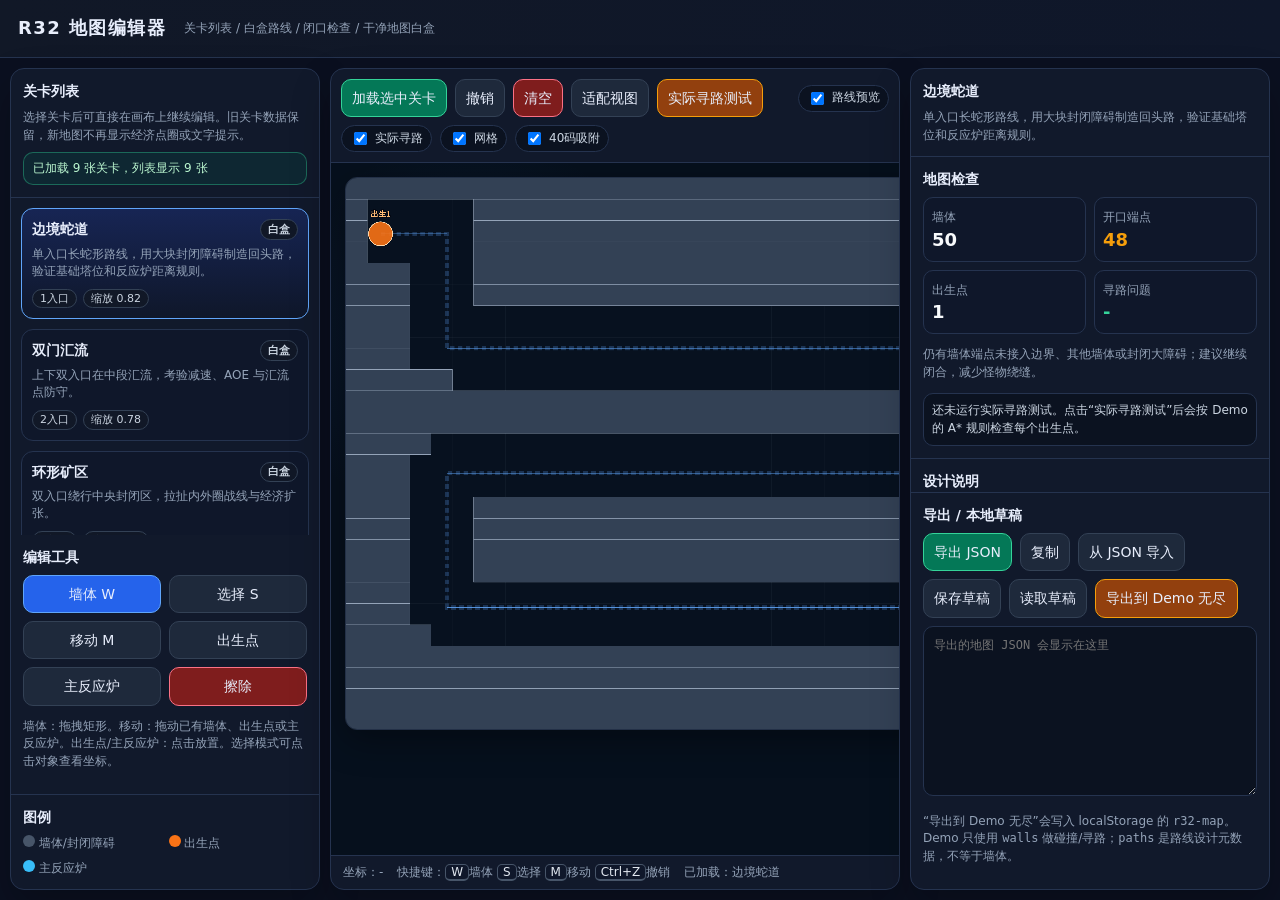
==== commit 357305be: "Unify level maps through imported registry" ====
--- a/map-editor.html
+++ b/map-editor.html
@@ -182,6 +182,7 @@
     </aside>
   </div>
 
+  <script src="src/data/imported-level-maps.js"></script>
   <script>
     const W = 7356;
     const H = 4144;
@@ -248,7 +249,7 @@
       return d;
     }
 
-    const LEVELS = [
+    const LEGACY_EDITOR_LEVELS = [
   {
     "schemaVersion": 1,
     "kind": "level-map",
@@ -7110,6 +7111,16 @@
       "验证点：B1/B5 的长期抗线价值会被放大，但反应炉距离限制会逼玩家展开。"
     ]
   }];
+
+    const LEVELS = Object.entries(typeof IMPORTED_LEVEL_MAPS !== 'undefined' ? IMPORTED_LEVEL_MAPS : {}).map(([slotId, raw]) => ({
+      ...clone(raw),
+      id: slotId,
+      levelId: slotId,
+      name: raw.levelName || raw.name || slotId,
+      summary: raw.summary || '',
+      routes: clone(raw.routes || raw.paths || []),
+      notes: clone(raw.notes || [])
+    }));
 
     let walls = [];
     let spawns = [];
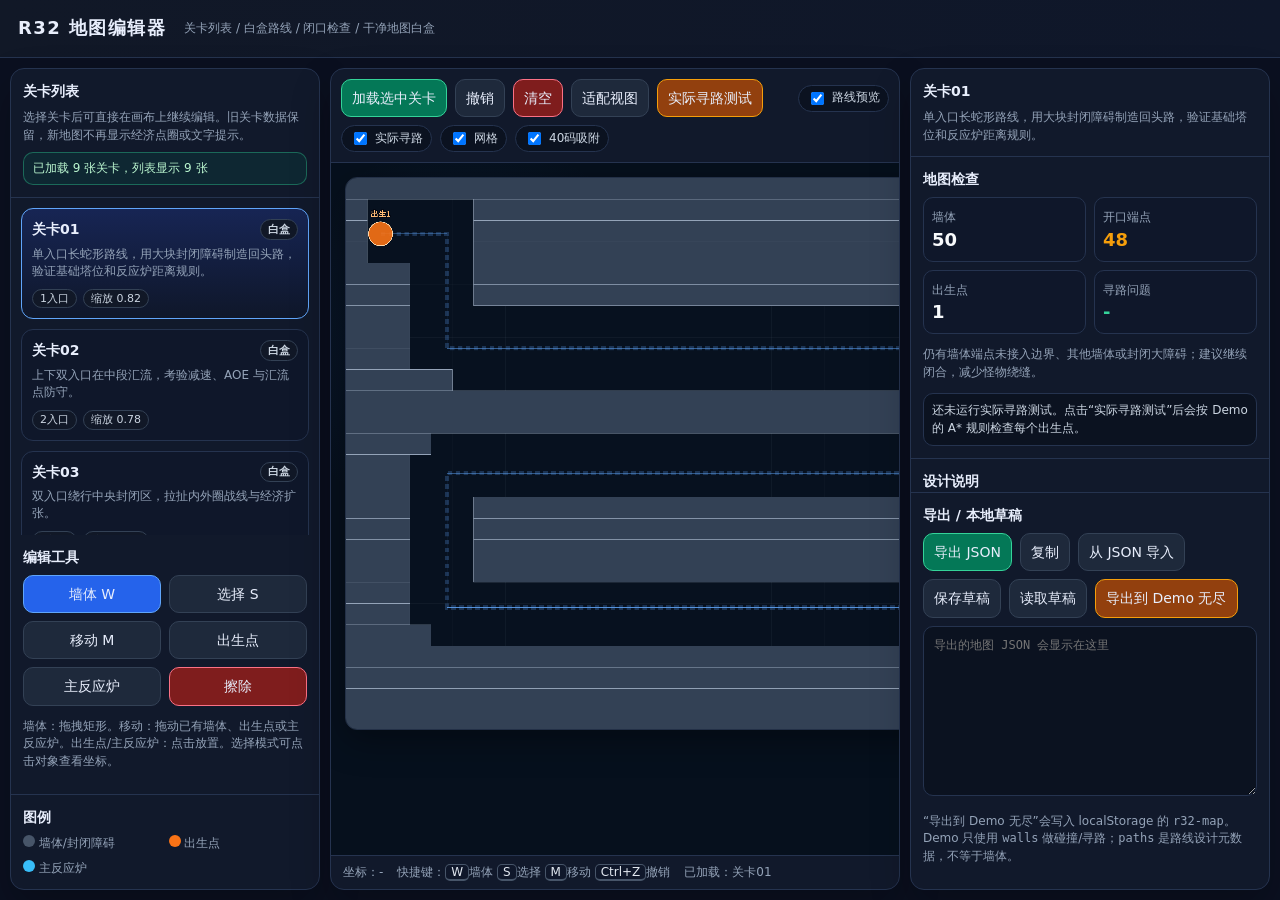
==== commit 03e35f65: "Normalize level labels" ====
--- a/map-editor.html
+++ b/map-editor.html
@@ -254,9 +254,9 @@
     "schemaVersion": 1,
     "kind": "level-map",
     "id": "polar-rift-lines",
-    "name": "极冠裂隙",
+    "name": "关卡06",
     "levelId": "polar-rift-lines",
-    "levelName": "极冠裂隙",
+    "levelName": "关卡06",
     "summary": "顶部核心，左右翼与下方夹击。中央裂隙形成双翼推进，保留原图顶部核心的紧张感。",
     "unitScale": 0.62,
     "worldSize": {
@@ -1026,9 +1026,9 @@
     "schemaVersion": 1,
     "kind": "level-map",
     "id": "dual-wing-front",
-    "name": "双翼前线",
+    "name": "关卡07",
     "levelId": "dual-wing-front",
-    "levelName": "双翼前线",
+    "levelName": "关卡07",
     "summary": "左侧核心、右侧多入口。上翼和下翼路径长度接近，玩家不能只守一路，需要用小反应炉逐步外推。",
     "unitScale": 0.66,
     "worldSize": {
@@ -1794,9 +1794,9 @@
     "schemaVersion": 1,
     "kind": "level-map",
     "id": "north-corner-citadel",
-    "name": "北角堡垒",
+    "name": "关卡08",
     "levelId": "north-corner-citadel",
-    "levelName": "北角堡垒",
+    "levelName": "关卡08",
     "summary": "北西角核心，远端多入口绕行后压入核心区。修复非法出生点，并用路线型地貌统一视觉风格。",
     "unitScale": 0.64,
     "worldSize": {
@@ -2640,9 +2640,9 @@
     "schemaVersion": 1,
     "kind": "level-map",
     "id": "polar-rift-lines",
-    "name": "极冠裂隙",
+    "name": "关卡09",
     "levelId": "polar-rift-lines",
-    "levelName": "极冠裂隙",
+    "levelName": "关卡09",
     "summary": "顶部核心，左右翼与下方夹击。中央裂隙形成双翼推进，保留原图顶部核心的紧张感。",
     "unitScale": 0.62,
     "worldSize": {
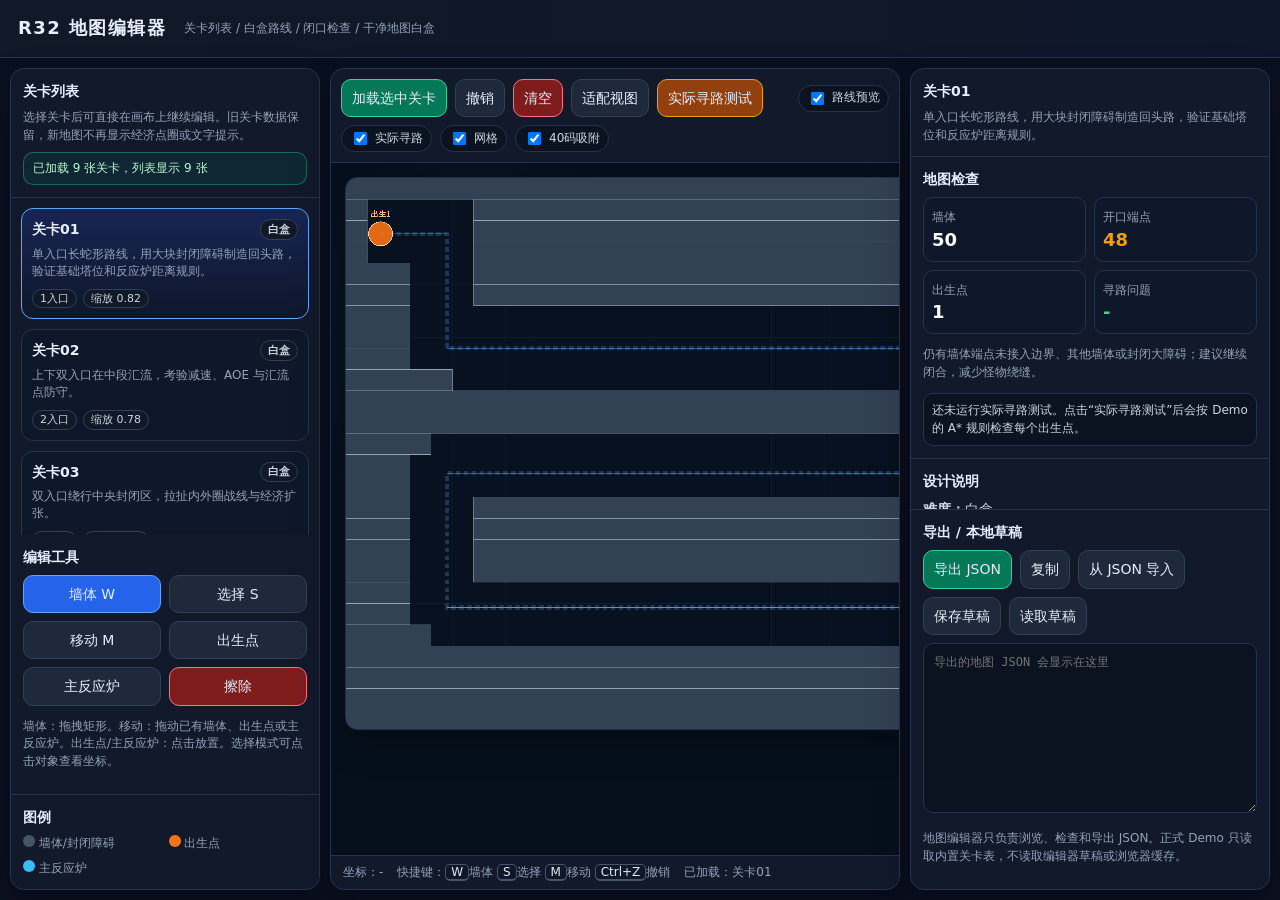
==== commit 89628173: "Clean runtime map loading boundaries" ====
--- a/map-editor.html
+++ b/map-editor.html
@@ -174,10 +174,9 @@
           <button id="importBtn">从 JSON 导入</button>
           <button id="saveDraftBtn">保存草稿</button>
           <button id="loadDraftBtn">读取草稿</button>
-          <button id="sendDemoBtn" class="warn">导出到 Demo 无尽</button>
         </div>
         <textarea id="out" spellcheck="false" placeholder="导出的地图 JSON 会显示在这里"></textarea>
-        <p class="small">“导出到 Demo 无尽”会写入 localStorage 的 <code>r32-map</code>。Demo 只使用 <code>walls</code> 做碰撞/寻路；<code>paths</code> 是路线设计元数据，不等于墙体。</p>
+        <p class="small">地图编辑器只负责浏览、检查和导出 JSON。正式 Demo 只读取内置关卡表，不读取编辑器草稿或浏览器缓存。</p>
       </div>
     </aside>
   </div>
@@ -7835,13 +7834,6 @@
         $('saveState').textContent = `草稿读取失败：${err.message}`;
       }
     };
-    $('sendDemoBtn').onclick = () => {
-      const data = exportData();
-      localStorage.setItem('r32-map', JSON.stringify(data));
-      writeOut(data);
-      $('saveState').textContent = '已写入 r32-map，打开 Demo 无尽模式可测试墙体/出生点/主反应炉';
-    };
-
     try{
       renderLevelList();
       loadLevel(0);
